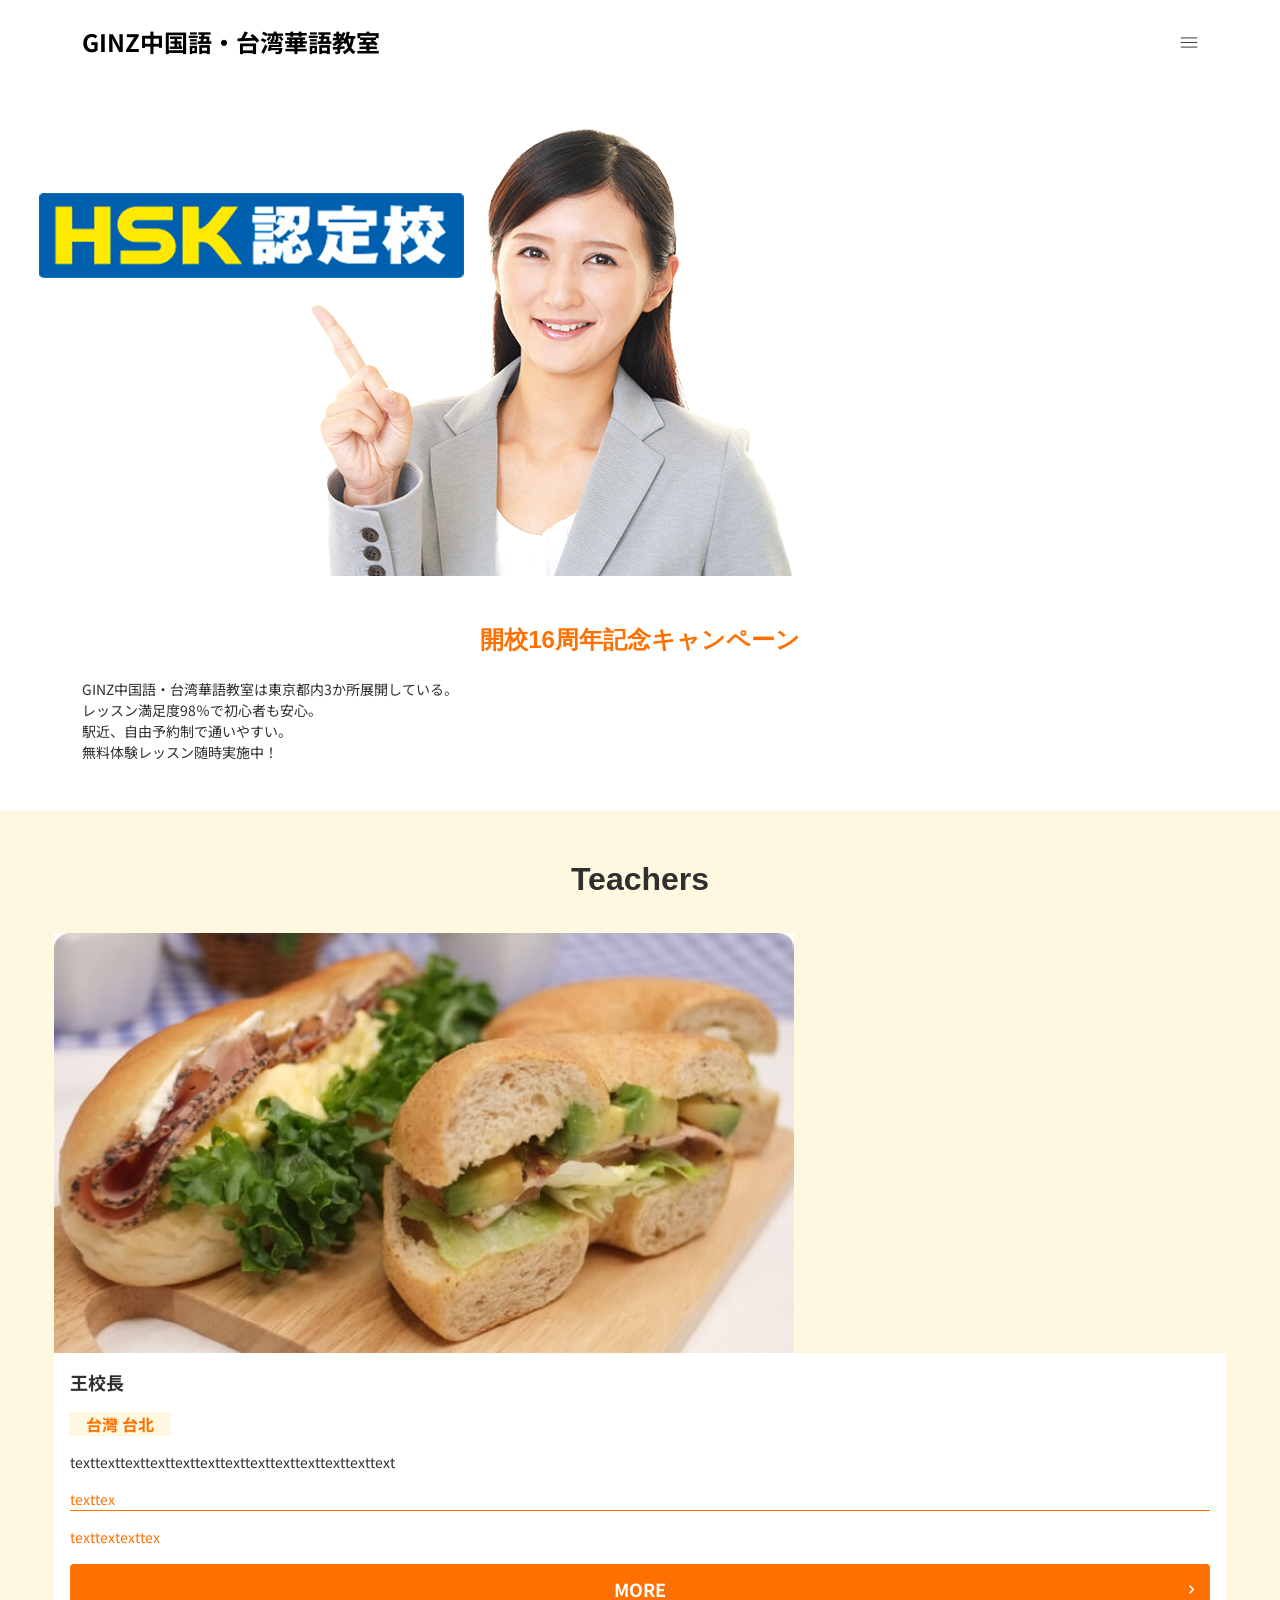
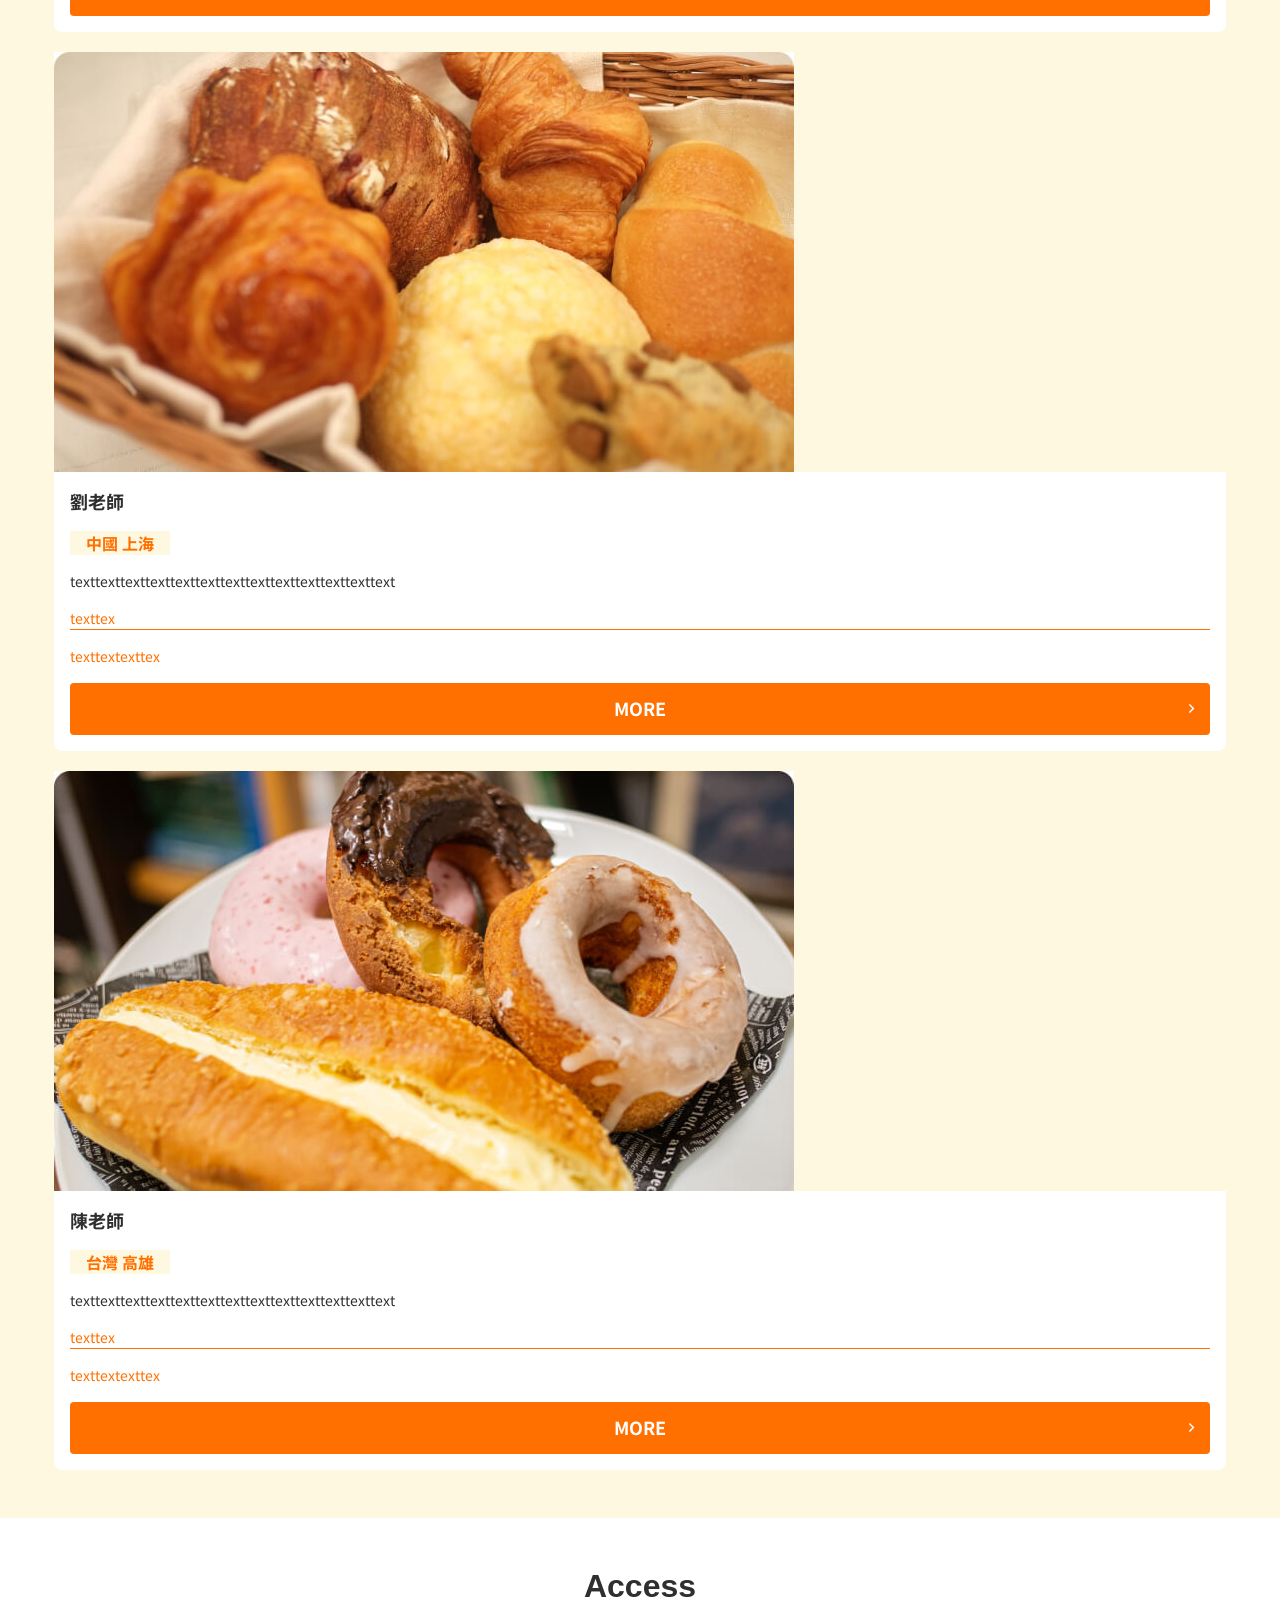
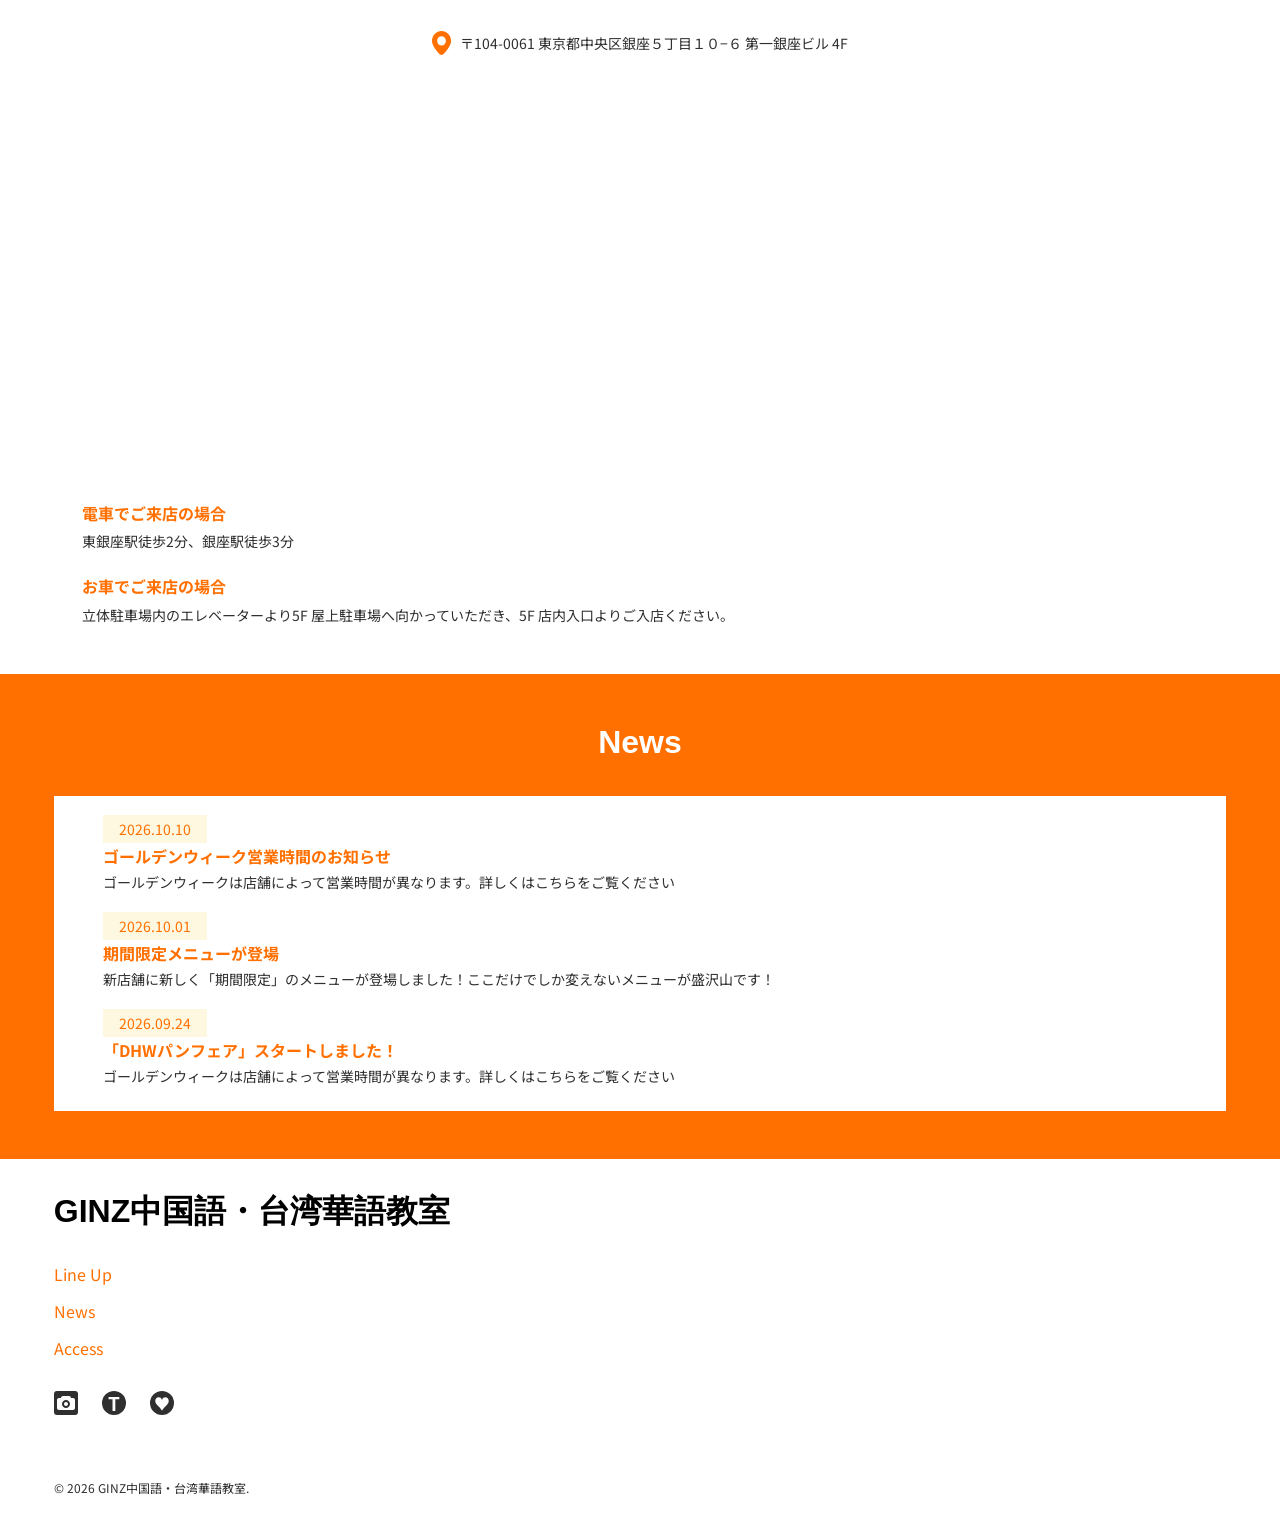
==== index.html @ 42b4a2bc "Add files via upload" ====
<!DOCTYPE html>
<html lang="ja">
<head>
    <meta charset="UTF-8">
    <meta name="viewport" content="width=device-width, initial-scale=1.0">
    <meta name="description" content="GINZ中国語・台湾華語教室は東京都内3か所展開している。レッスン満足度98％で初心者も安心。駅近、自由予約制で通いやすい。無料体験レッスン随時実施中！">
    <title>GINZ中国語・台湾華語教室</title>

    <!-- web fonts -->
    <link rel="preconnect" href="https://fonts.googleapis.com">
    <link rel="preconnect" href="https://fonts.gstatic.com" crossorigin>
    <link href="https://fonts.googleapis.com/css2?family=Noto+Sans+JP:wght@100..900&display=swap" rel="stylesheet">
    
    <!-- CSS -->
    <link rel="stylesheet" href="assets/css/destyle.css">
    <link rel="stylesheet" href="assets/css/style.css">

</head>
<body>
    <div id="container" class="container">
        <header class="header">
            <h1 class="header__topic"><a href="#">GINZ中国語・台湾華語教室</a></h1>
            <nav class="nav">
                <div class="nav__header">
                    <p class="nav__topic">GINZ中国語・台湾華語教室</p>
                    <img class="nav__btn" src="assets/images/btn-close.svg" alt="">
                </div>
                <ul class="nav__list">
                    <li class="nav__item"><a href="#"><img src="assets/images/icon-nav_top.svg" alt="">Top</a></li>
                    <li class="nav__item"><a href="#lineUp"><img src="assets/images/icon-nav-lineup.svg" alt="">Line Up</a></li>
                    <li class="nav__item"><a href="#news"><img src="assets/images/icon-nav-news.svg" alt="">News</a></li>
                    <li class="nav__item"><a href="#access"><img src="assets/images/icon-nav_access.svg" alt="">Access</a></li>

                </ul>
            </nav>
            <!-- .header_btn -->
            <img class="header__btn" src="assets/images/btn-menu.svg" alt="">

        </header>

        <main class="main">
            <article class="article">
                <header class="article__header">
                    <p class="mainImg">
                        <img class="mainImg__sp" src="assets/images/main-sp.jpg" alt="キャンペーン">
                        <img class="mainImg__pc" src="assets/images/main-pc.jpg" alt="キャンペーン">
                    </p>
                    <div class="mainTopics">
                        <h2 class="mainTopics__name">開校16周年記念キャンペーン</h2>
                        <p class="mainTopics__txt">GINZ中国語・台湾華語教室は東京都内3か所展開している。<br class="spBr">
                            レッスン満足度98％で初心者も安心。<br>
                            駅近、自由予約制で通いやすい。<br>
                            無料体験レッスン随時実施中！</p>
                    </div>
                </header>
                <section id="lineUp" class="section section--lineUp">
                    <h3 class="section__topic">Teachers</h3>
                    <ul class="lineUp">
                        <li class="lineUp__item">
                            <p class="lineUp__img"><img src="assets/images/thum-lineup01.jpg" alt="王老師"></p>
                            <div class="lineUp__content">
                                <h4 class="lineUp__name">王校長</h4>
                                <p class="lineUp__category">台灣 台北</p>
                                <p class="lineUp__txt">texttexttexttexttexttexttexttexttexttexttexttexttext</p>
                                <div class="detail">
                                    <p class="detail__location">texttex</p>
                                    <p class="detail__txt">texttextexttex</p>
                                </div>
                                <a class="btn" href="#">MORE</a>
                            </div> <!-- lineUp__content -->
                        </li>
                        <li class="lineUp__item">
                            <p class="lineUp__img"><img src="assets/images/thum-lineup02.jpg" alt="劉老師"></p>
                            <div class="lineUp__content">
                                <h4 class="lineUp__name">劉老師</h4>
                                <p class="lineUp__category">中國 上海</p>
                                <p class="lineUp__txt">texttexttexttexttexttexttexttexttexttexttexttexttext</p>
                                <div class="detail">
                                    <p class="detail__location">texttex</p>
                                    <p class="detail__txt">texttextexttex</p>
                                </div>
                                <a class="btn" href="#">MORE</a>
                            </div> <!-- lineUp__content -->
                        </li>
                        <li class="lineUp__item">
                            <p class="lineUp__img"><img src="assets/images/thum-lineup03.jpg" alt="陳老師"></p>
                            <div class="lineUp__content">
                                <h4 class="lineUp__name">陳老師</h4>
                                <p class="lineUp__category">台灣 高雄</p>
                                <p class="lineUp__txt">texttexttexttexttexttexttexttexttexttexttexttexttext</p>
                                <div class="detail">
                                    <p class="detail__location">texttex</p>
                                    <p class="detail__txt">texttextexttex</p>
                                </div>
                                <a class="btn" href="#">MORE</a>
                            </div> <!-- lineUp__content -->
                        </li>
                    </ul>
                </section>

                <section id="access" class="section section--access">
                    <h3 class="section__topic">Access</h3>
                    <address class="address"><img src="assets/images/icon-nav_access.svg" alt="">〒104-0061 東京都中央区銀座５丁目１０−６ 第一銀座ビル 4F</address>
                    <iframe class="map" src="https://www.google.com/maps/embed?pb=!1m18!1m12!1m3!1d3241.2957389659337!2d139.76284357578737!3d35.66971937259103!2m3!1f0!2f0!3f0!3m2!1i1024!2i768!4f13.1!3m3!1m2!1s0x60188be6ffcf54fb%3A0x1d513f901a5be927!2z56ys5LiA6YqA5bqn44OT44Or!5e0!3m2!1sja!2stw!4v1791644017799!5m2!1sja!2stw" style="border:0;" allowfullscreen="" loading="lazy" referrerpolicy="strict-origin-when-cross-origin"></iframe>
                    <ul class="directions">
                        <li class="directions__item">
                            <h4 class="directions__topic">電車でご来店の場合</h4>
                            <p class="directions__txt">東銀座駅徒歩2分、銀座駅徒歩3分</p>
                        </li>
                        <li class="directions__item">
                            <h4 class="directions__topic">お車でご来店の場合</h4>
                            <p class="directions__txt">立体駐車場内のエレベーターより5F 屋上駐車場へ向かっていただき、5F 店内入口よりご入店ください。</p>
                        </li>
                    </ul>
                </section>

                <Section id="news" class="section section--news">
                    <h3 class="section__topic section__topic--news">News</h3>
                    <dl class="news__list">
                        <dt class="news__topic">
                            <time datetime="2026-10-10">2026.10.10</time>
                            <span>ゴールデンウィーク営業時間のお知らせ</span>
                        </dt>
                        <dd class="news__txt">ゴールデンウィークは店舗によって営業時間が異なります。詳しくはこちらをご覧ください</dd>
                       
                        <dt class="news__topic">
                            <time datetime="2026-10-01">2026.10.01</time>
                            <span>期間限定メニューが登場</span>
                        </dt>
                        <dd class="news__txt">新店舗に新しく「期間限定」のメニューが登場しました！ここだけでしか変えないメニューが盛沢山です！</dd>
                        
                        <dt class="news__topic">
                            <time datetime="2026-09-24">2026.09.24</time>
                            <span>「DHWパンフェア」スタートしました！</span>
                        </dt>
                        <dd class="news__txt">ゴールデンウィークは店舗によって営業時間が異なります。詳しくはこちらをご覧ください</dd>
                    </dl>
                </Section>   
            </article>
        </main>

        <footer class="footer">
            <div class="footer__group">
                <h2 class="footer__topic">GINZ中国語・台湾華語教室</h2>
                <nav class="menu">
                    <ul class="menu__list">
                        <li class="menu__item"><a href="#lineUp">Line Up</a></li>
                        <li class="menu__item"><a href="#news">News</a></li>
                        <li class="menu__item"><a href="#access">Access</a></li>
                    </ul>
                </nav>
            </div>
            <ul class="sns">
                <li class="sns__item"><a href="#" target="_blank"><img src="assets/images/icon-sns_photo.svg" alt=""></a></li>
                <li class="sns__item"><a href="#" target="_blank"><img src="assets/images/icon-sns_tmark.svg" alt=""></a></li>
                <li class="sns__item"><a href="#" target="_blank"><img src="assets/images/icon-sns_heart.svg" alt=""></a></li>
            </ul>
            <p class="copy"><small>&copy; 2026 GINZ中国語・台湾華語教室.</small></p>
        </footer>
    </div>
    <script src="https://code.jquery.com/jquery-3.7.0.min.js" integrity="sha256-2Pmvv0kuTBOenSvLm6bvfBSSHrUJ+3A7x6P5Ebd07/g=" crossorigin="anonymous"></script>
    <script src="assets/js/main.js"></script>

</body>
</html>
---- assets/css/destyle.css ----
/*! destyle.css v4.0.0 | MIT License | https://github.com/nicolas-cusan/destyle.css */

/* Reset box-model and set borders */
/* ============================================ */

*,
::before,
::after {
  box-sizing: border-box;
  border-style: solid;
  border-width: 0;
}

/* Document */
/* ============================================ */

/**
 * 1. Correct the line height in all browsers.
 * 2. Prevent adjustments of font size after orientation changes in iOS.
 * 3. Remove gray overlay on links for iOS.
 */

html {
  line-height: 1.15; /* 1 */
  -webkit-text-size-adjust: 100%; /* 2 */
  -webkit-tap-highlight-color: transparent; /* 3*/
}

/* Sections */
/* ============================================ */

/**
 * Remove the margin in all browsers.
 */

body {
  margin: 0;
}

/**
 * Render the `main` element consistently in IE.
 */

main {
  display: block;
}

/* Vertical rhythm */
/* ============================================ */

p,
table,
blockquote,
address,
pre,
iframe,
form,
figure,
dl {
  margin: 0;
}

/* Headings */
/* ============================================ */

h1,
h2,
h3,
h4,
h5,
h6 {
  font-size: inherit;
  font-weight: inherit;
  margin: 0;
}

/* Lists (enumeration) */
/* ============================================ */

ul,
ol {
  margin: 0;
  padding: 0;
  list-style: none;
}

/* Lists (definition) */
/* ============================================ */

dt {
  font-weight: bold;
}

dd {
  margin-left: 0;
}

/* Grouping content */
/* ============================================ */

/**
 * 1. Add the correct box sizing in Firefox.
 * 2. Show the overflow in Edge and IE.
 */

hr {
  box-sizing: content-box; /* 1 */
  height: 0; /* 1 */
  overflow: visible; /* 2 */
  border-top-width: 1px;
  margin: 0;
  clear: both;
  color: inherit;
}

/**
 * 1. Correct the inheritance and scaling of font size in all browsers.
 * 2. Correct the odd `em` font sizing in all browsers.
 */

pre {
  font-family: monospace, monospace; /* 1 */
  font-size: inherit; /* 2 */
}

address {
  font-style: inherit;
}

/* Text-level semantics */
/* ============================================ */

/**
 * Remove the gray background on active links in IE 10.
 */

a {
  background-color: transparent;
  text-decoration: none;
  color: inherit;
}

/**
 * 1. Remove the bottom border in Chrome 57-
 * 2. Add the correct text decoration in Chrome, Edge, IE, Opera, and Safari.
 */

abbr[title] {
  text-decoration: underline dotted; /* 2 */
}

/**
 * Add the correct font weight in Chrome, Edge, and Safari.
 */

b,
strong {
  font-weight: bolder;
}

/**
 * 1. Correct the inheritance and scaling of font size in all browsers.
 * 2. Correct the odd `em` font sizing in all browsers.
 */

code,
kbd,
samp {
  font-family: monospace, monospace; /* 1 */
  font-size: inherit; /* 2 */
}

/**
 * Add the correct font size in all browsers.
 */

small {
  font-size: 80%;
}

/**
 * Prevent `sub` and `sup` elements from affecting the line height in
 * all browsers.
 */

sub,
sup {
  font-size: 75%;
  line-height: 0;
  position: relative;
  vertical-align: baseline;
}

sub {
  bottom: -0.25em;
}

sup {
  top: -0.5em;
}

/* Replaced content */
/* ============================================ */

/**
 * Prevent vertical alignment issues.
 */

svg,
img,
embed,
object,
iframe {
  vertical-align: bottom;
}

/* Forms */
/* ============================================ */

/**
 * Reset form fields to make them styleable.
 * 1. Make form elements stylable across systems iOS especially.
 * 2. Inherit text-transform from parent.
 */

button,
input,
optgroup,
select,
textarea {
  -webkit-appearance: none; /* 1 */
  appearance: none;
  vertical-align: middle;
  color: inherit;
  font: inherit;
  background: transparent;
  padding: 0;
  margin: 0;
  border-radius: 0;
  text-align: inherit;
  text-transform: inherit; /* 2 */
}

/**
 * Correct cursors for clickable elements.
 */

button,
[type="button"],
[type="reset"],
[type="submit"] {
  cursor: pointer;
}

button:disabled,
[type="button"]:disabled,
[type="reset"]:disabled,
[type="submit"]:disabled {
  cursor: default;
}

/**
 * Improve outlines for Firefox and unify style with input elements & buttons.
 */

:-moz-focusring {
  outline: auto;
}

select:disabled {
  opacity: inherit;
}

/**
 * Remove padding
 */

option {
  padding: 0;
}

/**
 * Reset to invisible
 */

fieldset {
  margin: 0;
  padding: 0;
  min-width: 0;
}

legend {
  padding: 0;
}

/**
 * Add the correct vertical alignment in Chrome, Firefox, and Opera.
 */

progress {
  vertical-align: baseline;
}

/**
 * Remove the default vertical scrollbar in IE 10+.
 */

textarea {
  overflow: auto;
}

/**
 * Correct the cursor style of increment and decrement buttons in Chrome.
 */

[type="number"]::-webkit-inner-spin-button,
[type="number"]::-webkit-outer-spin-button {
  height: auto;
}

/**
 * Correct the outline style in Safari.
 */

[type="search"] {
  outline-offset: -2px; /* 1 */
}

/**
 * Remove the inner padding in Chrome and Safari on macOS.
 */

[type="search"]::-webkit-search-decoration {
  -webkit-appearance: none;
}

/**
 * 1. Correct the inability to style clickable types in iOS and Safari.
 * 2. Fix font inheritance.
 */

::-webkit-file-upload-button {
  -webkit-appearance: button; /* 1 */
  font: inherit; /* 2 */
}

/**
 * Fix appearance for Firefox
 */
[type="number"] {
  -moz-appearance: textfield;
}

/**
 * Clickable labels
 */

label[for] {
  cursor: pointer;
}

/* Interactive */
/* ============================================ */

/*
 * Add the correct display in Edge, IE 10+, and Firefox.
 */

details {
  display: block;
}

/*
 * Add the correct display in all browsers.
 */

summary {
  display: list-item;
}

/*
 * Remove outline for editable content.
 */

[contenteditable]:focus {
  outline: auto;
}

/* Tables */
/* ============================================ */

/**
1. Correct table border color inheritance in all Chrome and Safari.
*/

table {
  border-color: inherit; /* 1 */
  border-collapse: collapse;
}

caption {
  text-align: left;
}

td,
th {
  vertical-align: top;
  padding: 0;
}

th {
  text-align: left;
  font-weight: bold;
}
---- assets/css/style.css ----
@charset "UTF-8";
/* ===============
common
================= */
html {
  font-size: 62.5%;
}

body {
  font-family: 
    'Noto Sans JP', 
    Arial,
    sans-serif;
  font-style: normal;
  color: #2F2F2F;
  background-color: #fff;
  line-height: 1.5;
}

img {
  max-width: 100%;
  height: auto;
}

.section__topic {
    font-family: Arial;
    font-size: 3.2rem; /* 32px */
    font-weight: 700;
    line-height: 1.3; /* 41.6px */
    text-align: center;
}
/* ===============
header
================= */
.header {
    padding: 24px 6.4% 16px;

}
.header__topic, .nav__topic {
    color: #000;
    font-size: 2.4rem; /* 24px */
    font-weight: 700;
}

/* nav初期設定 */
.nav {
    background: rgba(255, 255, 255, 0.9);
    width: 100%;
    height: 100vh;
    padding: 24px 6.4%;
    position: fixed;
    top: 0;
    left: 0;
    z-index: 100;
    transform: translateX(-100%);
    transition: transform 0.3s ease-in-out;
}

.nav__header {
    display: flex;
    justify-content: space-between;
    align-items: center;
    /* margin-bottom: 24px; */
}

.nav__list {
    margin-top: 66px;
}

.nav__item {
    color: #2F2F2F;
    font-size: 1.8rem; /* 18px */
    font-weight: 700;
    line-height: 1; 
    margin-top: 52px;
}

.nav__item img {
    display: inline-block;
    vertical-align: -3px;
    margin-right: 24px;
}

.nav.active {
    transform: translateX(0);
}

.header__btn {
    display: block;
    width: 18px;
    height: 11px;
    cursor: pointer;
    position: absolute;
    top: 37px;
    right: 6.4%;
}

/* ===============
main
================= */
/* article header */
.mainImg .mainImg__pc {
    display: none;
}

.mainTopics {
    padding: 48px 6.4%;
}

.mainTopics__name {
    color: #FF7000;
    text-align: center;
    font-family: Arial;
    font-size: 2.4rem; /* 24px */
    font-weight: 700;
    line-height: 1.3; /* 31.2px */
}

.mainTopics__txt {
    font-size: 1.4rem; /* 14px */
    margin-top: 24px;
}

/* lineUp */
.section--lineUp {
    padding: 48px 4.2%;
    background-color: #FFF8E0;
}

.lineUp__item {
    margin-top: 20px;
}

.lineUp__item:first-of-type {
    margin-top: 32px;
}

.lineUp__content {
    background-color: #fff;
    padding: 16px;
    border-radius: 0 0 8px 8px;
}

.lineUp__name {
    font-size: 1.8rem; /* 18px */
    font-weight: 700;
}

.lineUp__category {
    background-color: #FFF8E0;
    display: inline-block;
    padding: 4px 16px;
    color: #FF7000;
    font-size: 1.6rem; /* 16px */
    font-weight: 700;
    line-height: 1; /* 16px */
    margin-top: 16px;
}

.lineUp__txt {
    color: #2F2F2F;
    font-size: 1.4rem; /* 14px */
    margin-top: 16px;
}

.detail {
    color: #FF7000;
    font-size: 1.4rem; /* 14px */
    margin-top: 16px;
}

.detail__location {
    border-bottom: 1px solid #FF7000;
}

.detail__txt {
    margin-top: 16px;
}

.btn {
    display: block;
    padding: 16px 0 18px;
    border-radius: 4px;
    background-color: #FF7000;
    color: #FFF;
    text-align: center;
    font-size: 1.8rem; /* 18px */
    font-weight: 700;
    line-height: 1; /* 18px */
    margin-top: 16px;
    transition: 0.4s ease-in-out;
    position: relative;
}

.btn::after {
    display: block;
    content: '';
    width: 7px;
    height: 12px;
    background-image: url('../images/btn-arrow.svg');
    background-repeat: no-repeat;
    background-position: center;
    background-size: contain;
    position: absolute;
    top: 50%;
    right: 15px;
    transform: translateY(-50%);
}

.btn:hover {
    opacity: 0.5;
}

/* access */
.section--access {
    padding: 48px 0;
}

.address {
    font-size: 1.4rem; /* 14px */
    text-align: center;
    margin-top: 24px;
}

.address img {
    margin-right: 8px;
    vertical-align: bottom;
    width: 20px;
}

.map {
    width: 100%;
    height: 400px;
    margin-top: 24px;
}

.directions {
    padding: 24px 6.4% 0;
}

.directions__item:last-of-type {
    margin-top: 24px;
}

.directions__topic {
    color: #FF7000;
    font-size: 1.6rem; /* 16px */
    font-weight: 700;
    line-height: 1.3; /* 20.8px */
}

.directions__txt {
    font-size: 1.4rem; /* 14px */    
    margin-top: 8px;
}

/* news */
.section--news {
    padding: 48px 4.2%;
    background-color: #FF7000;
}

.section__topic--news {
    color: #fff;
}

.news__list {
    background-color: #fff;
    padding: 24px 4.2%;
    margin-top: 32px;
}

.news__topic {
    color: #FF7000;
    font-size: 1.6rem; /* 16px */
    font-weight: 700;
    line-height: 1; /* 18.2px */
    margin-top: 24px;
}

.news__topic:first-of-type {
    margin-top: 0;
}

.news__topic time {
    background-color: #FFF8E0;
    padding: 4px 16px;
    text-align: center;
    font-size: 1.4rem; /* 14px */
    font-weight: 400;
    line-height: 1; /* 14px */
}

.news__topic span {
    display: block;
    margin-top: 12px;
}

.news__txt {
    font-size: 1.4rem;
    margin-top: 8px;
}

/* ===============
footer
================= */
.footer {
    padding: 32px 4.2%;
}

.footer__topic {
    color: #000;
    font-family: Arial;
    font-size: 3.2rem; /* 32px */
    font-weight: 700;
    line-height: 1.3; 
}

.menu__list {
    margin-top: 32px;
}

.menu__item {
    color: #FF7000;
    font-size: 1.6rem; /* 16px */
    line-height: 1.3; /* 20.8px */
    margin-top: 16px;
}

.sns {
    margin-top: 32px;
    display: flex;
}

.sns__item {
    width: 24px;
    height: 24px;
    margin-right: 24px;
}

.copy {
    margin-top: 64px;
}

.copy small {
    font-size: 1.2rem; /* 12px */
}
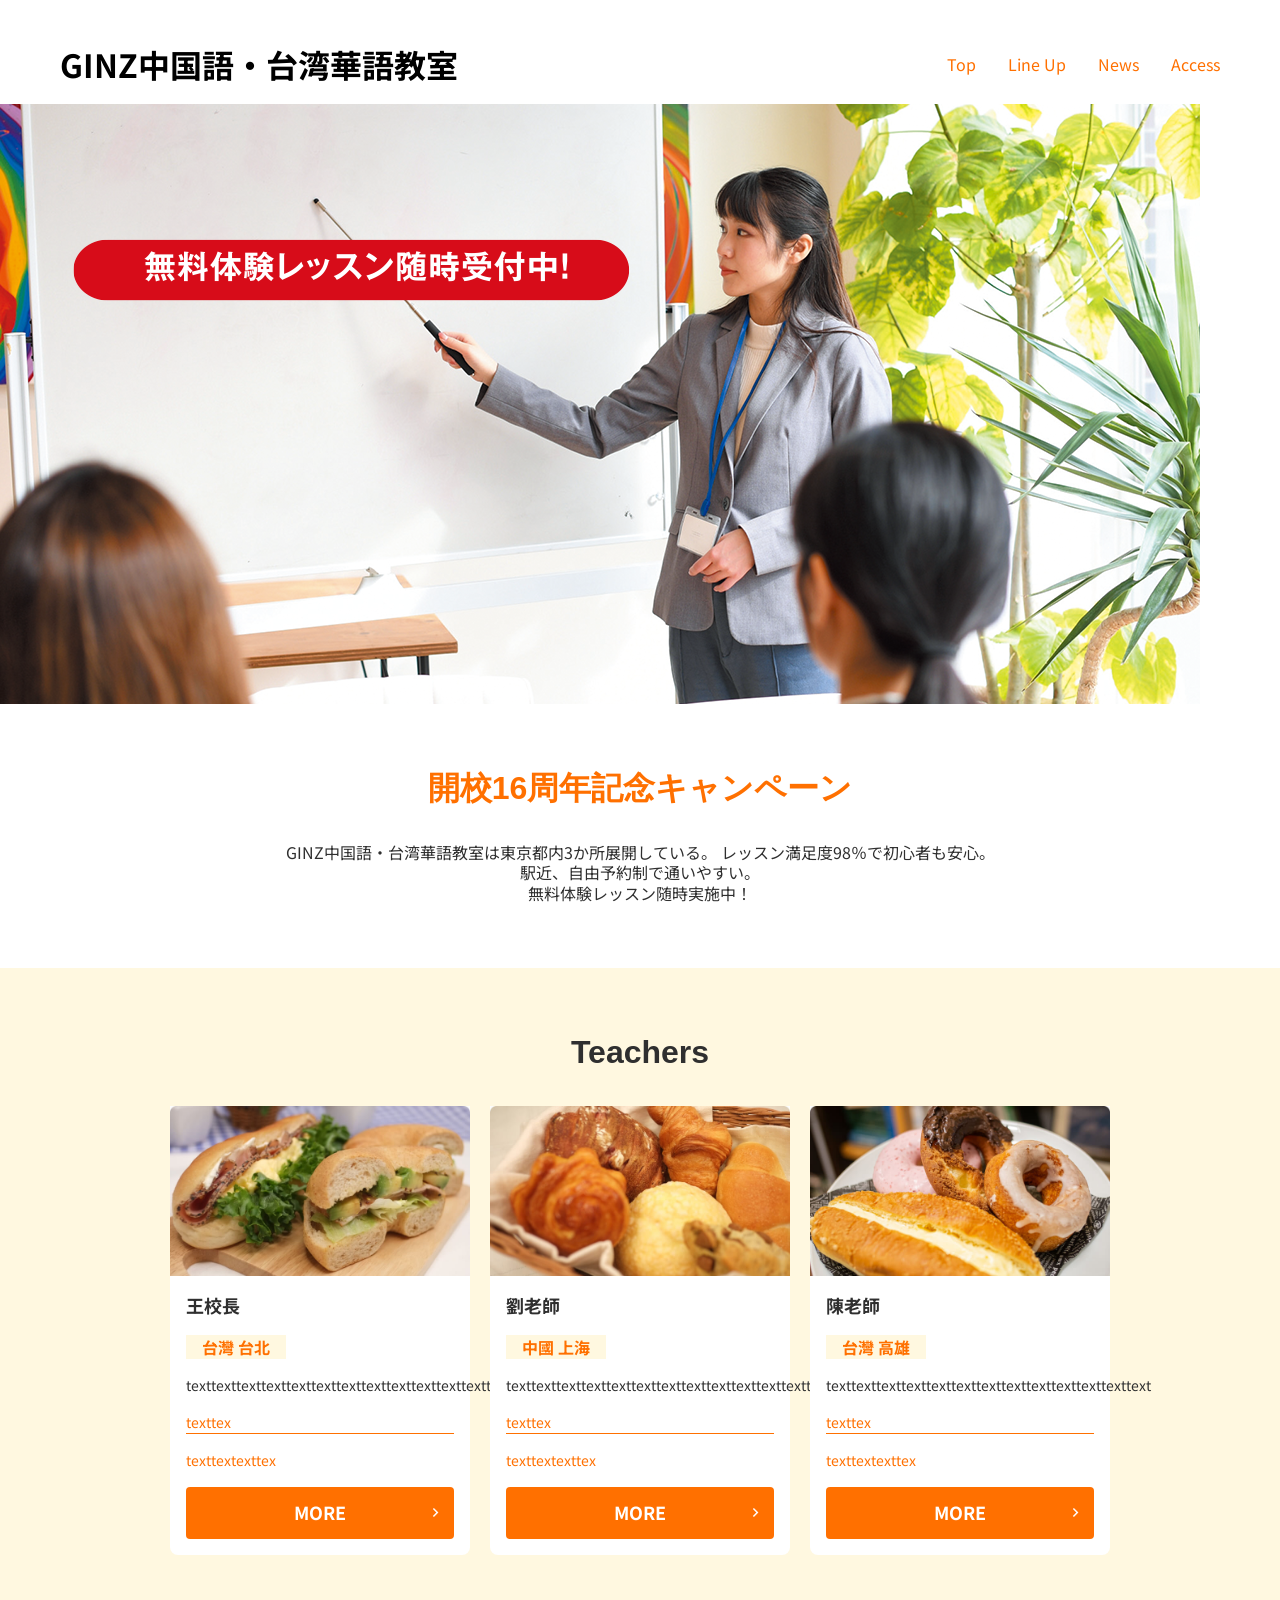
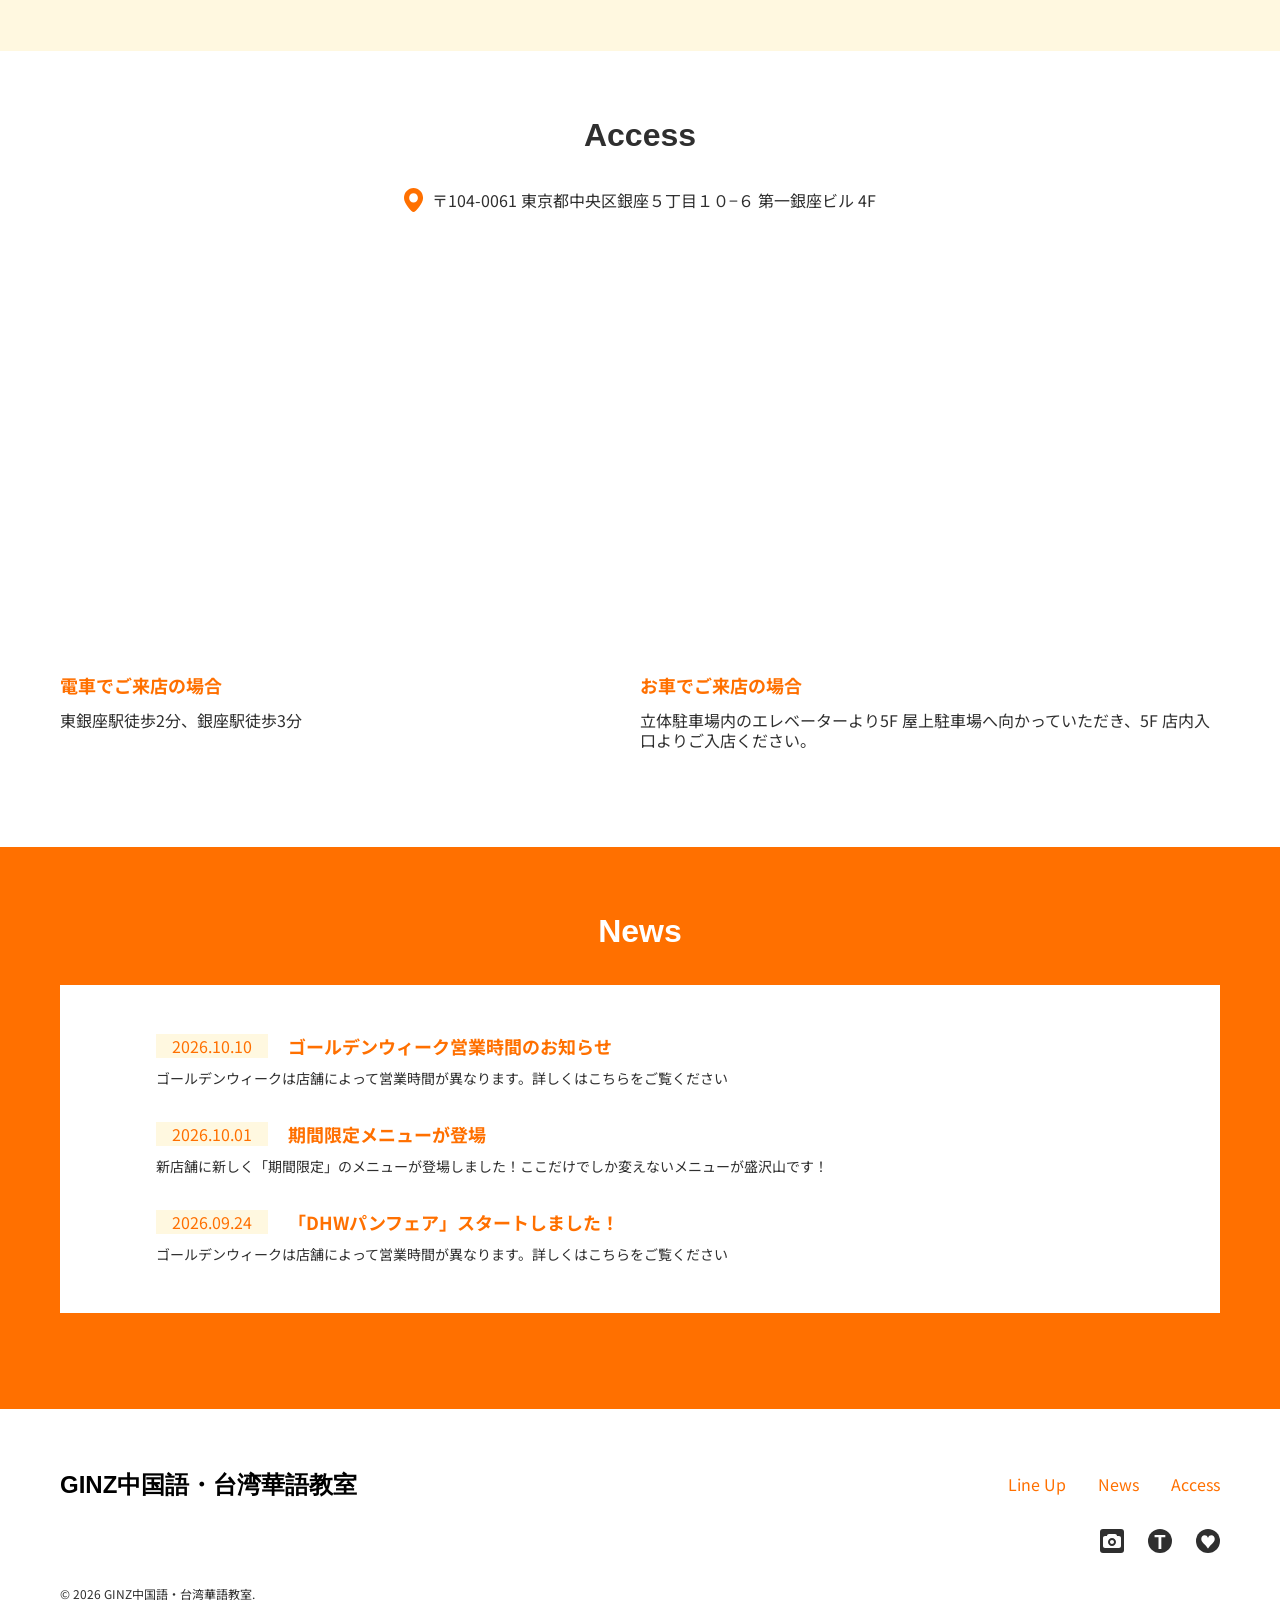
==== commit 54b43357: "1107" ====
--- a/index.html
+++ b/index.html
@@ -1,9 +1,23 @@
 <!DOCTYPE html>
 <html lang="ja">
-<head>
+<head prefix="og: https://ogp.me/ns#">
     <meta charset="UTF-8">
     <meta name="viewport" content="width=device-width, initial-scale=1.0">
     <meta name="description" content="GINZ中国語・台湾華語教室は東京都内3か所展開している。レッスン満足度98％で初心者も安心。駅近、自由予約制で通いやすい。無料体験レッスン随時実施中！">
+    
+    <!-- OGP -->
+    <meta property="og:url" content="https://example.com/"> <!-- 暫定 -->
+    <meta property="og:type" content="website">
+    <meta property="og:title" content="GINZ中国語・台湾華語教室">
+    <meta property="og:description" content="GINZ中国語・台湾華語教室は東京都内4か所展開している。レッスン満足度98％で初心者も安心。駅近、自由予約制で通いやすい。無料体験レッスン随時実施中！">
+    <meta property="og:site_name" content="GINZ中国語・台湾華語教室">
+    <meta property="og:image" content="https://example.com/assets/images/ogp.png">   <!-- 暫定 -->
+
+    <!-- favicon apple-touch-icon -->
+    <link rel="shortcut icon" href="assets/images/favicon.ico">
+    <link rel="apple-touch-icon" sizes="180x180" href="assets/images/apple-touch-icon.png">
+    <link rel="icon" type="image/png" href="assets/images/android-chrome-256x256.png">
+    
     <title>GINZ中国語・台湾華語教室</title>
 
     <!-- web fonts -->
--- a/assets/css/style.css
+++ b/assets/css/style.css
@@ -95,6 +95,60 @@
     right: 6.4%;
 }
 
+/* .header pc */
+@media screen and (min-width: 769px) {
+    .header {
+        max-width: 1280px;
+        margin: 0 auto;
+        padding: 48px 60px 24px 60px;
+        display: flex;
+        justify-content: space-between;
+        align-items: center;
+    }
+    .header__topic {
+        font-size: 3.2rem; /* 32px */
+        line-height: 1; 
+    }
+
+    .nav {
+        background: transparent;
+        width: auto;
+        height: auto;
+        padding: 0;
+        position: static;
+        transform: translate(0);
+    }
+    .nav__list {
+        display: flex;
+        margin-top: 0;
+    }
+    .nav__item {
+        margin-top: 0;
+        color: #FF7000;
+        font-size: 1.6rem; /* 16px */
+        font-weight: 400;
+        line-height: 1.3; /* 20.8px */
+        margin-left: 32px;
+    }
+    .nav__header {
+        display: none;
+    }
+    .nav__item img {
+        display: none;
+        margin-right: 0;
+    }
+    /* .nav__item:first-of-type {
+       display: none;
+    } */
+
+    .header__btn {
+        display: none;
+    }
+
+}
+/* pc 768px */
+
+
 /* ===============
 main
 ================= */
@@ -121,6 +175,34 @@
     margin-top: 24px;
 }
 
+/* article header pc */
+@media screen and (min-width: 768px) {
+    .mainImg .mainImg__sp {
+        display: none;
+    }
+    .mainImg .mainImg__pc {
+        display: block;
+    }
+    .mainTopics {
+        max-width: 1280px;
+        margin: 0 auto;
+        padding: 64px 0;
+    }
+    .mainTopics__name {
+        font-size: 3.2rem; /* 32px */
+    }
+    .spBr {
+        display: none;
+    }
+    .mainTopics__txt {
+        text-align: center;
+        font-size: 1.6rem; /* 16px */
+        line-height: 1.3;
+        margin-top: 32px;
+    }
+}
+/*  pc 769px */
+
 /* lineUp */
 .section--lineUp {
     padding: 48px 4.2%;
@@ -162,6 +244,28 @@
     font-size: 1.4rem; /* 14px */
     margin-top: 16px;
 }
+
+/* lineUp pc */
+@media screen and (min-width: 768px) {
+    .section--lineUp {
+        padding: 64px 0 96px;
+    }
+    .lineUp {
+        max-width: 1280px;
+        margin: 0 auto;
+        padding: 0 60px;
+        display: flex;
+        justify-content: center;
+        gap: 20px;
+    }
+    .lineUp__item {
+        max-width: 300px;
+        margin-top: 32px;
+    }
+    /* .lineUp__item:first-of-type {
+        margin-top: 0;
+    } */
+} /* pc 768 px */
 
 .detail {
     color: #FF7000;
@@ -254,6 +358,46 @@
     margin-top: 8px;
 }
 
+/* access pc */
+@media screen and (min-width: 768px) {
+    .section--access {
+        max-width: 1280px;
+        margin: 0 auto;
+        padding: 64px 60px 96px;
+    }
+
+    .address {
+        font-size: 1.6rem; /* 16px */
+        line-height: 1.3; /* 20.8px */
+        margin-top: 32px;
+    }
+
+    .map {
+        margin-top: 32px;
+    }
+
+    .directions {
+        padding: 32px 0 0;
+        display: flex;
+        justify-content: space-between;
+    }
+    .directions__item {
+        width: 50%;
+    }
+    .directions__item:last-of-type {
+        margin-top: 0;
+    }
+    .directions__topic {
+        font-size: 1.8rem; /* 18px */
+        line-height: 1; 
+    }
+    .directions__txt {
+        font-size: 1.6rem; /* 16px */
+        line-height: 1.3; /* 20.8px */
+        margin-top: 16px;
+    }
+} /* pc 768 px */
+
 /* news */
 .section--news {
     padding: 48px 4.2%;
@@ -301,6 +445,32 @@
     margin-top: 8px;
 }
 
+/* news pc */
+@media screen and (min-width: 768px) {
+    .section--news {
+        padding: 64px 0 96px;
+    }
+    .news__list {
+        max-width: 1160px;
+        margin: 32px auto 0;
+        padding: 48px 96px;
+    }
+    .news__topic {
+        font-size: 1.8rem; /* 18px */
+        line-height: 1.5; 
+        margin-top: 32px;
+        display: flex;
+        align-items: center;
+    }
+    .news__topic time {
+        font-size: 1.6rem; /* 16px */
+    }
+    .news__topic span {
+        margin-top: 0;
+        margin-left: 20px;
+    }
+} /* pc 768 px */
+
 /* ===============
 footer
 ================= */
@@ -344,4 +514,39 @@
 
 .copy small {
     font-size: 1.2rem; /* 12px */
-}+}
+
+/* footer pc */
+@media screen and (min-width: 768px) {
+    .footer {
+        padding: 64px 60px;
+        max-width: 1280px;
+        margin: 0 auto;
+    }
+    .footer__group {
+        display: flex;
+        justify-content: space-between;
+        align-items: center;
+    }
+    .footer__topic {
+        font-size: 2.4rem; /* 24px */
+        line-height: 1;
+    }
+    .menu__list {
+        display: flex;
+        margin-top: 0;
+    }
+    .menu__item {
+        margin-top: 0;
+        margin-left: 32px;
+    }
+    .sns {
+        justify-content: flex-end;
+    }
+    .sns__item {
+        margin: 0 0 0 24px;
+    }
+    .copy {
+        margin-top: 32px;
+    }
+} /* pc 768 px */   
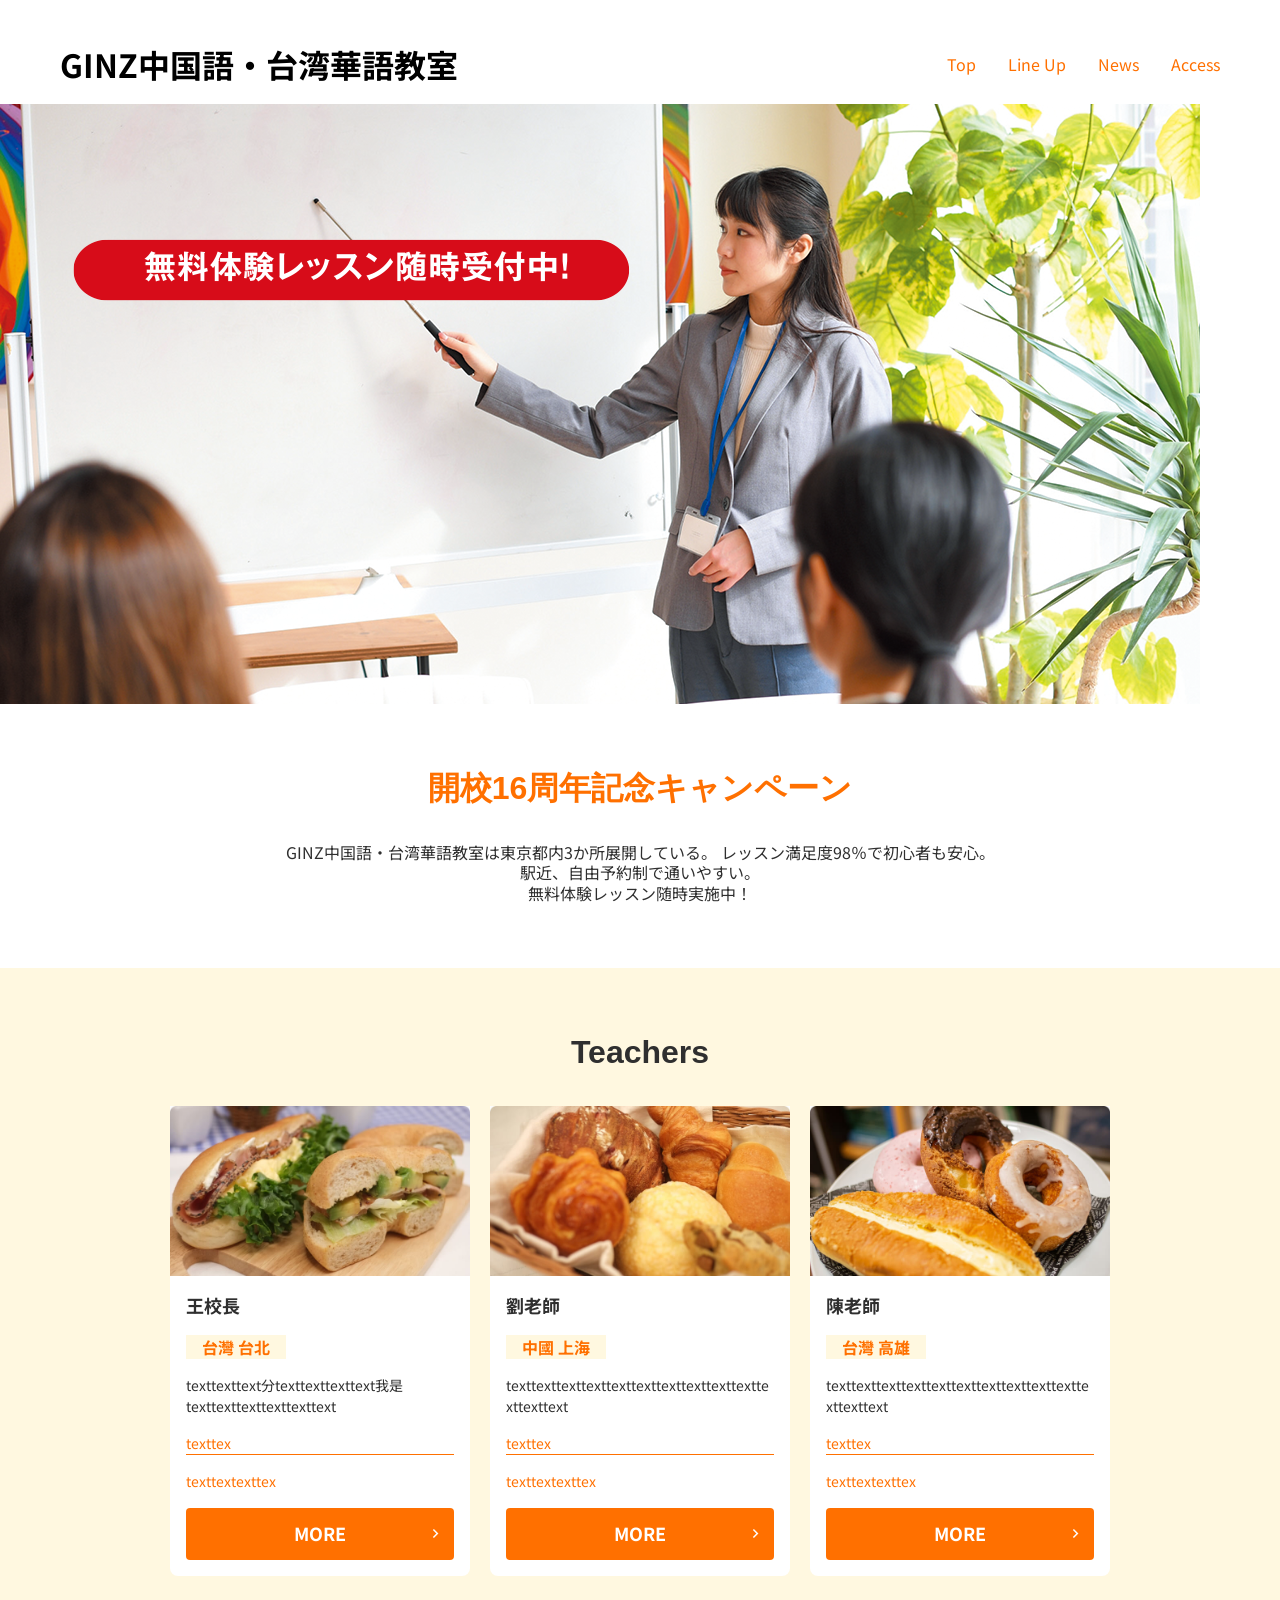
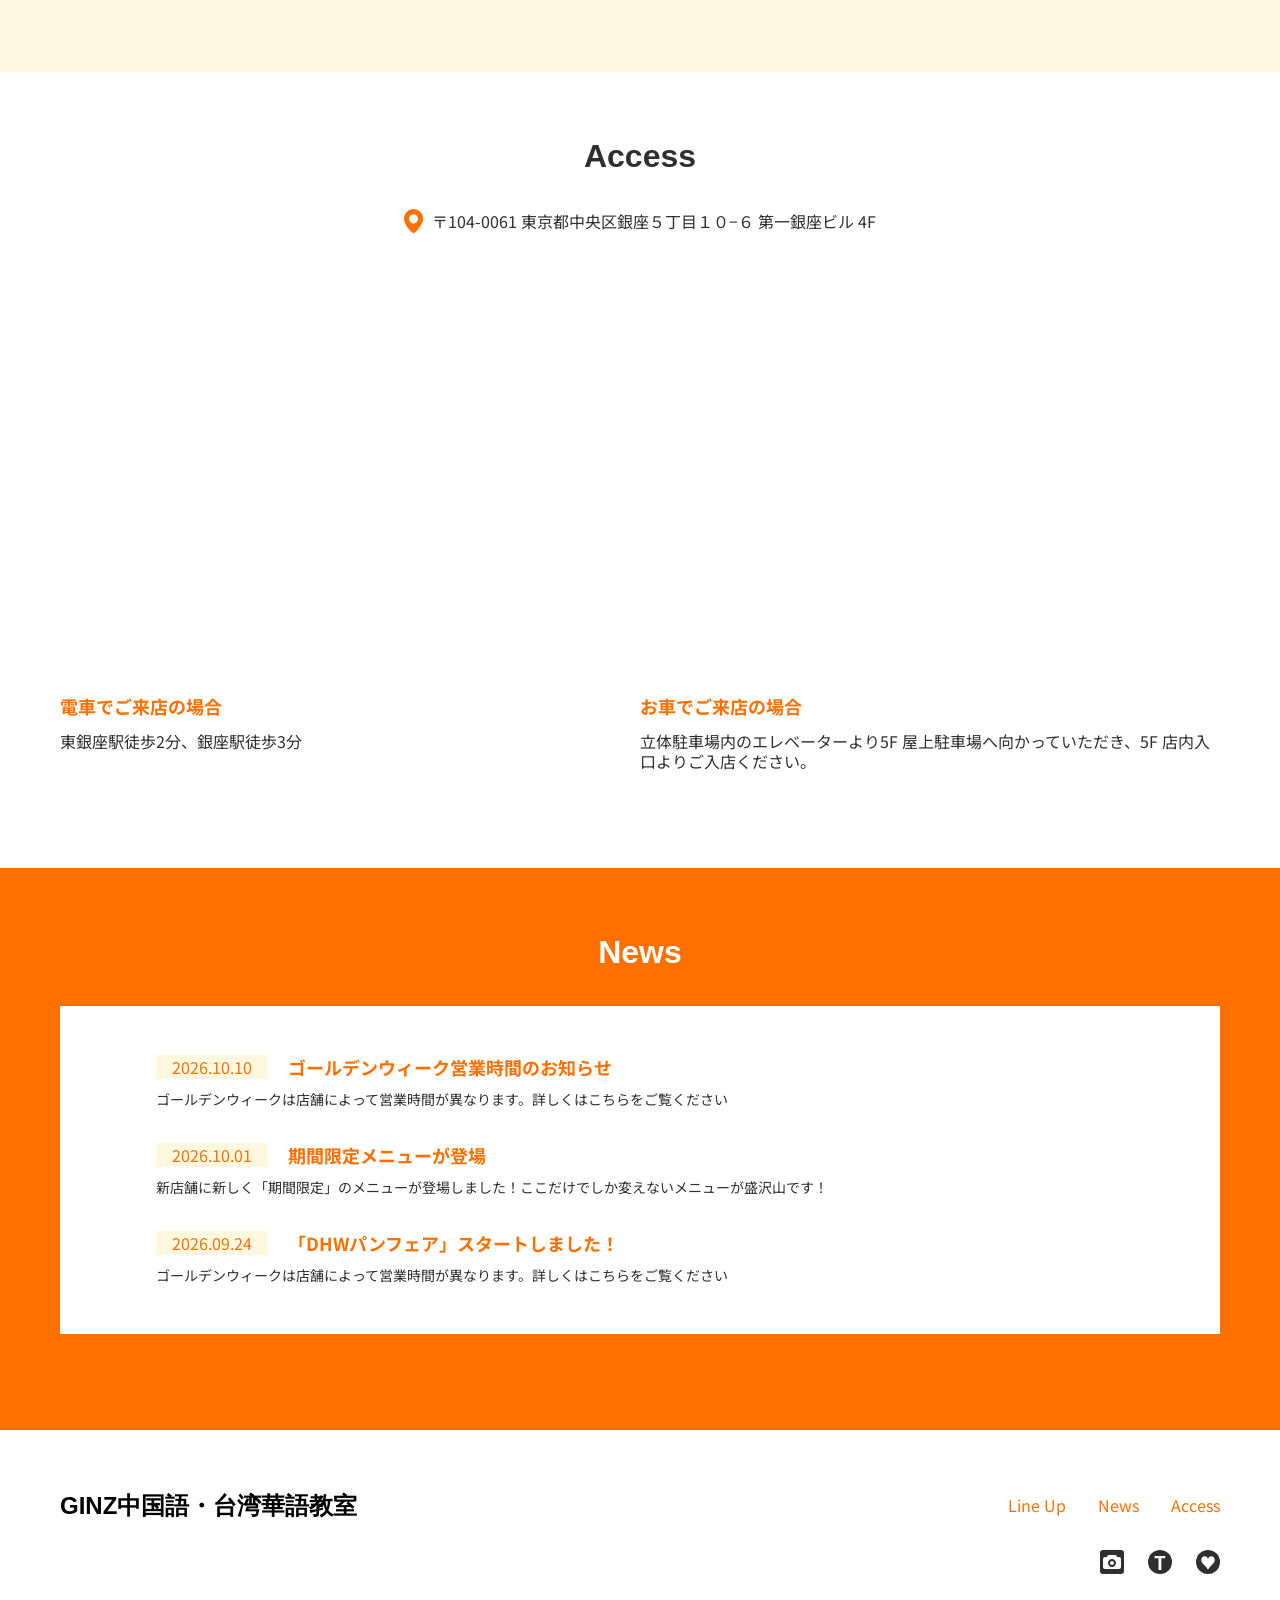
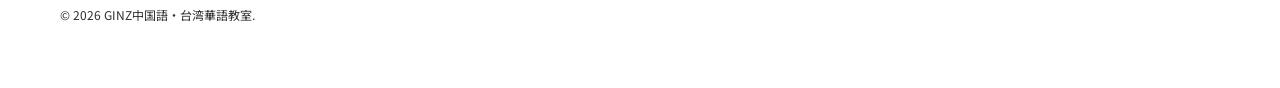
==== commit e99609ed: "overflow-wrap: anywhere;" ====
--- a/index.html
+++ b/index.html
@@ -75,7 +75,7 @@
                             <div class="lineUp__content">
                                 <h4 class="lineUp__name">王校長</h4>
                                 <p class="lineUp__category">台灣 台北</p>
-                                <p class="lineUp__txt">texttexttexttexttexttexttexttexttexttexttexttexttext</p>
+                                <p class="lineUp__txt">texttexttext分texttexttexttext我是 texttexttexttexttexttext</p>
                                 <div class="detail">
                                     <p class="detail__location">texttex</p>
                                     <p class="detail__txt">texttextexttex</p>
--- a/assets/css/style.css
+++ b/assets/css/style.css
@@ -243,6 +243,7 @@
     color: #2F2F2F;
     font-size: 1.4rem; /* 14px */
     margin-top: 16px;
+    overflow-wrap: anywhere;
 }
 
 /* lineUp pc */
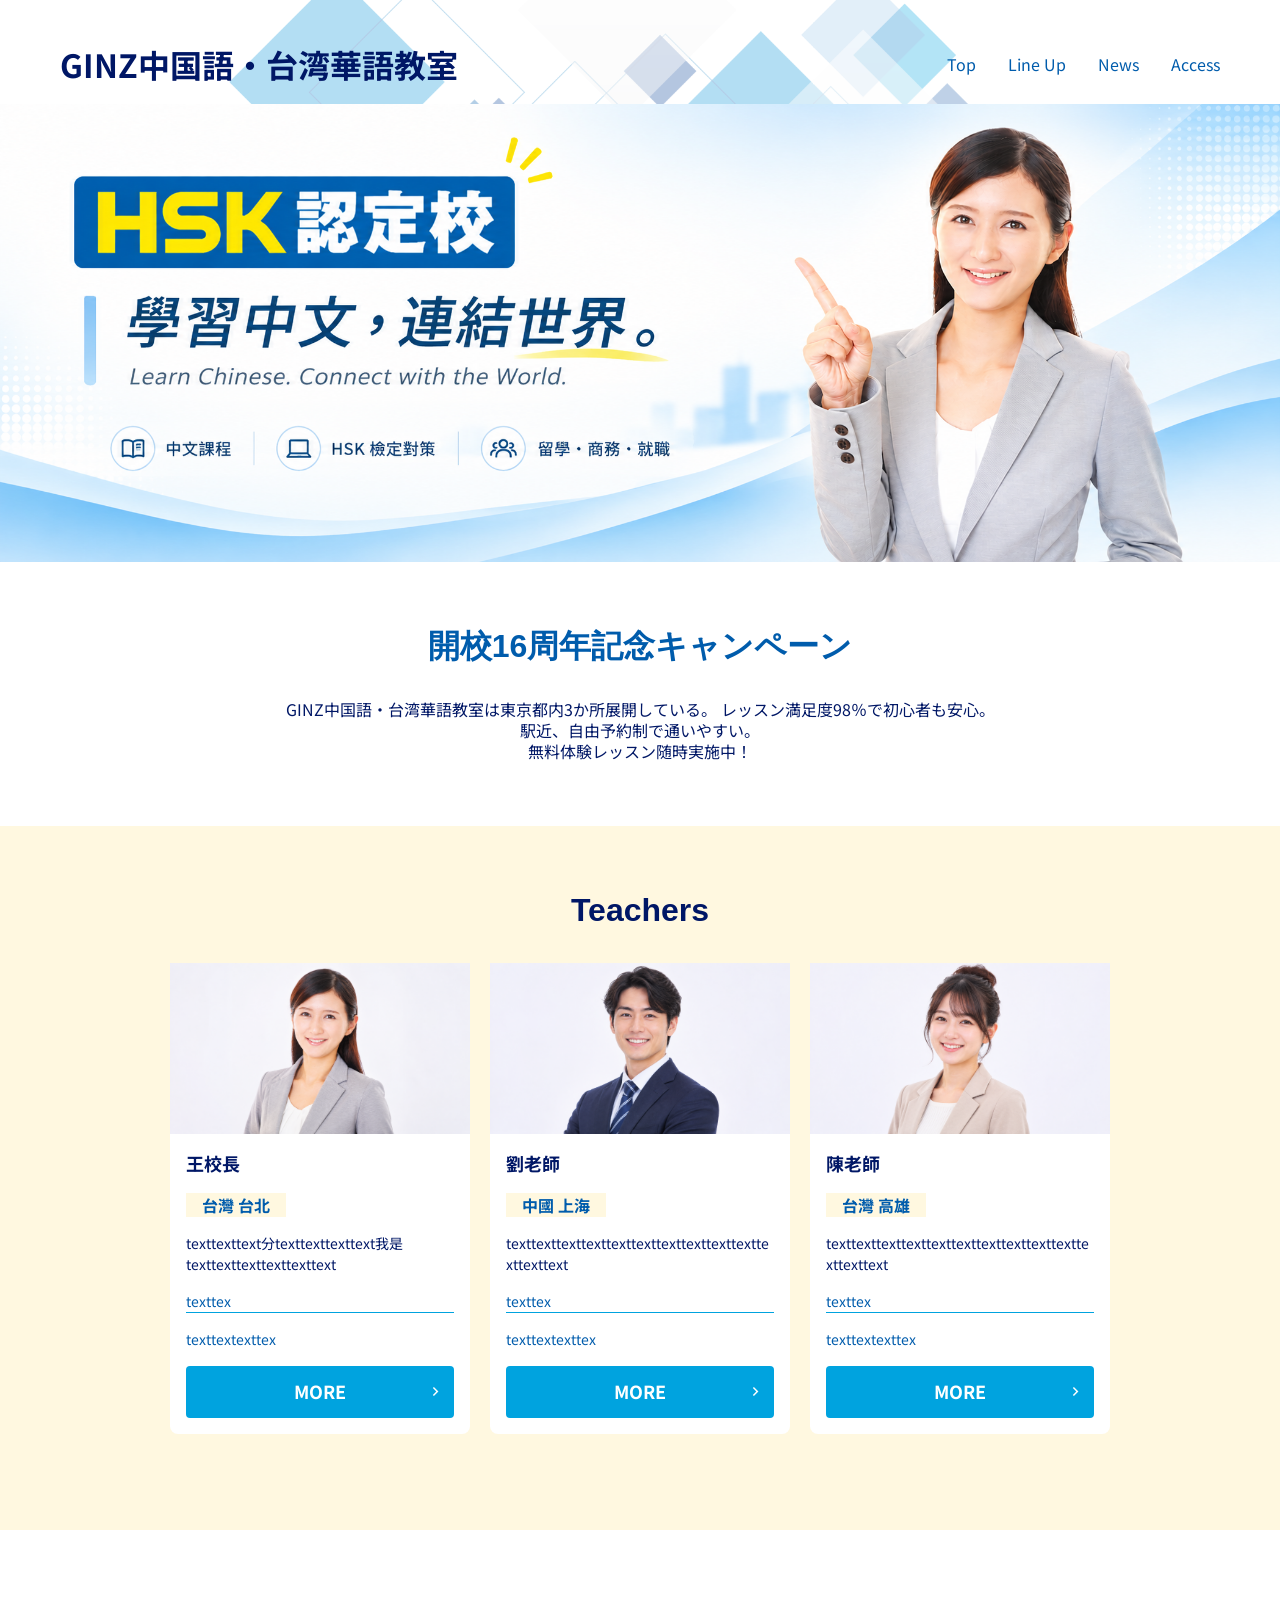
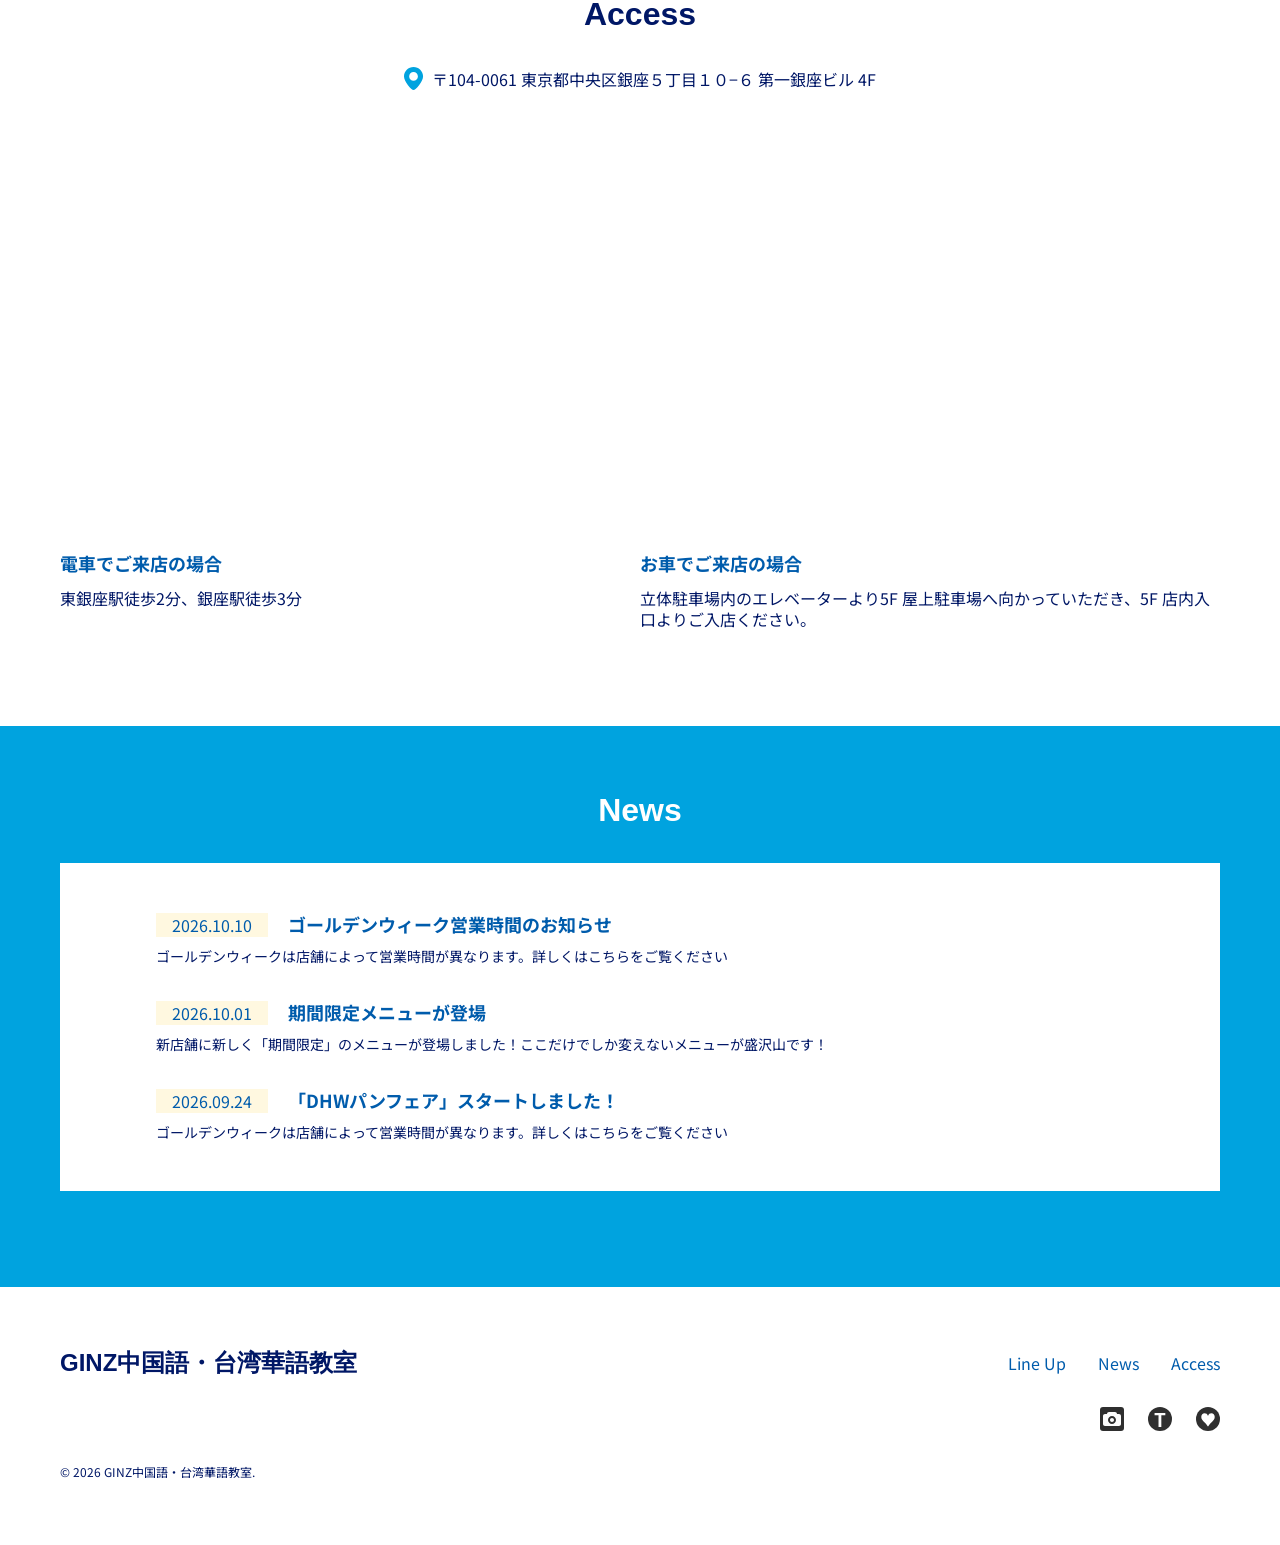
==== commit 86a34442: "favicon" ====
--- a/index.html
+++ b/index.html
@@ -14,9 +14,10 @@
     <meta property="og:image" content="https://example.com/assets/images/ogp.png">   <!-- 暫定 -->
 
     <!-- favicon apple-touch-icon -->
-    <link rel="shortcut icon" href="assets/images/favicon.ico">
+    <link rel="icon" type="image/svg+xml" href="assets/images/favicon.svg">
+    <link rel="icon" type="image/x-icon" href="assets/images/favicon.ico">
     <link rel="apple-touch-icon" sizes="180x180" href="assets/images/apple-touch-icon.png">
-    <link rel="icon" type="image/png" href="assets/images/android-chrome-256x256.png">
+    <link rel="icon" type="image/png" sizes="256x256" href="assets/images/android-chrome-256x256.png">
     
     <title>GINZ中国語・台湾華語教室</title>
 
@@ -176,4 +177,4 @@
     <script src="assets/js/main.js"></script>
 
 </body>
-</html> +</html> 
--- a/assets/css/style.css
+++ b/assets/css/style.css
@@ -12,9 +12,27 @@
     Arial,
     sans-serif;
   font-style: normal;
-  color: #2F2F2F;
+  color: #001766;
   background-color: #fff;
   line-height: 1.5;
+}
+
+/* Fixed background gives the page a simple parallax effect while scrolling. */
+.container {
+    position: relative;
+    isolation: isolate;
+}
+
+.container::before {
+    content: '';
+    position: fixed;
+    inset: 0;
+    z-index: -1;
+    pointer-events: none;
+    background-image: url('../images/bg_l.png');
+    background-repeat: no-repeat;
+    background-position: center top;
+    background-size: min(100vw, 2000px) auto;
 }
 
 img {
@@ -34,10 +52,14 @@
 ================= */
 .header {
     padding: 24px 6.4% 16px;
+    background-color: rgba(255, 255, 255, 0.7);
+    position: sticky;
+    top: 0;
+    z-index: 1000;
 
 }
 .header__topic, .nav__topic {
-    color: #000;
+    color: #001766;
     font-size: 2.4rem; /* 24px */
     font-weight: 700;
 }
@@ -68,7 +90,7 @@
 }
 
 .nav__item {
-    color: #2F2F2F;
+    color: #001766;
     font-size: 1.8rem; /* 18px */
     font-weight: 700;
     line-height: 1; 
@@ -124,7 +146,7 @@
     }
     .nav__item {
         margin-top: 0;
-        color: #FF7000;
+        color: #005cac;
         font-size: 1.6rem; /* 16px */
         font-weight: 400;
         line-height: 1.3; /* 20.8px */
@@ -159,10 +181,11 @@
 
 .mainTopics {
     padding: 48px 6.4%;
+    background-color: rgba(255, 255, 255, 0.6);
 }
 
 .mainTopics__name {
-    color: #FF7000;
+    color: #005cac;
     text-align: center;
     font-family: Arial;
     font-size: 2.4rem; /* 24px */
@@ -232,7 +255,7 @@
     background-color: #FFF8E0;
     display: inline-block;
     padding: 4px 16px;
-    color: #FF7000;
+    color: #005cac;
     font-size: 1.6rem; /* 16px */
     font-weight: 700;
     line-height: 1; /* 16px */
@@ -240,7 +263,7 @@
 }
 
 .lineUp__txt {
-    color: #2F2F2F;
+    color: #001766;
     font-size: 1.4rem; /* 14px */
     margin-top: 16px;
     overflow-wrap: anywhere;
@@ -269,13 +292,13 @@
 } /* pc 768 px */
 
 .detail {
-    color: #FF7000;
+    color: #005cac;
     font-size: 1.4rem; /* 14px */
     margin-top: 16px;
 }
 
 .detail__location {
-    border-bottom: 1px solid #FF7000;
+    border-bottom: 1px solid #00a3df;
 }
 
 .detail__txt {
@@ -286,7 +309,7 @@
     display: block;
     padding: 16px 0 18px;
     border-radius: 4px;
-    background-color: #FF7000;
+    background-color: #00a3df;
     color: #FFF;
     text-align: center;
     font-size: 1.8rem; /* 18px */
@@ -319,6 +342,7 @@
 /* access */
 .section--access {
     padding: 48px 0;
+    background-color: rgba(255, 255, 255, 0.6);
 }
 
 .address {
@@ -348,7 +372,7 @@
 }
 
 .directions__topic {
-    color: #FF7000;
+    color: #005cac;
     font-size: 1.6rem; /* 16px */
     font-weight: 700;
     line-height: 1.3; /* 20.8px */
@@ -402,7 +426,7 @@
 /* news */
 .section--news {
     padding: 48px 4.2%;
-    background-color: #FF7000;
+    background-color: #00a3df;
 }
 
 .section__topic--news {
@@ -416,7 +440,7 @@
 }
 
 .news__topic {
-    color: #FF7000;
+    color: #005cac;
     font-size: 1.6rem; /* 16px */
     font-weight: 700;
     line-height: 1; /* 18.2px */
@@ -477,10 +501,11 @@
 ================= */
 .footer {
     padding: 32px 4.2%;
+    background-color: rgba(255, 255, 255, 0.6);
 }
 
 .footer__topic {
-    color: #000;
+    color: #001766;
     font-family: Arial;
     font-size: 3.2rem; /* 32px */
     font-weight: 700;
@@ -492,7 +517,7 @@
 }
 
 .menu__item {
-    color: #FF7000;
+    color: #005cac;
     font-size: 1.6rem; /* 16px */
     line-height: 1.3; /* 20.8px */
     margin-top: 16px;
@@ -550,4 +575,4 @@
     .copy {
         margin-top: 32px;
     }
-} /* pc 768 px */   +} /* pc 768 px */   
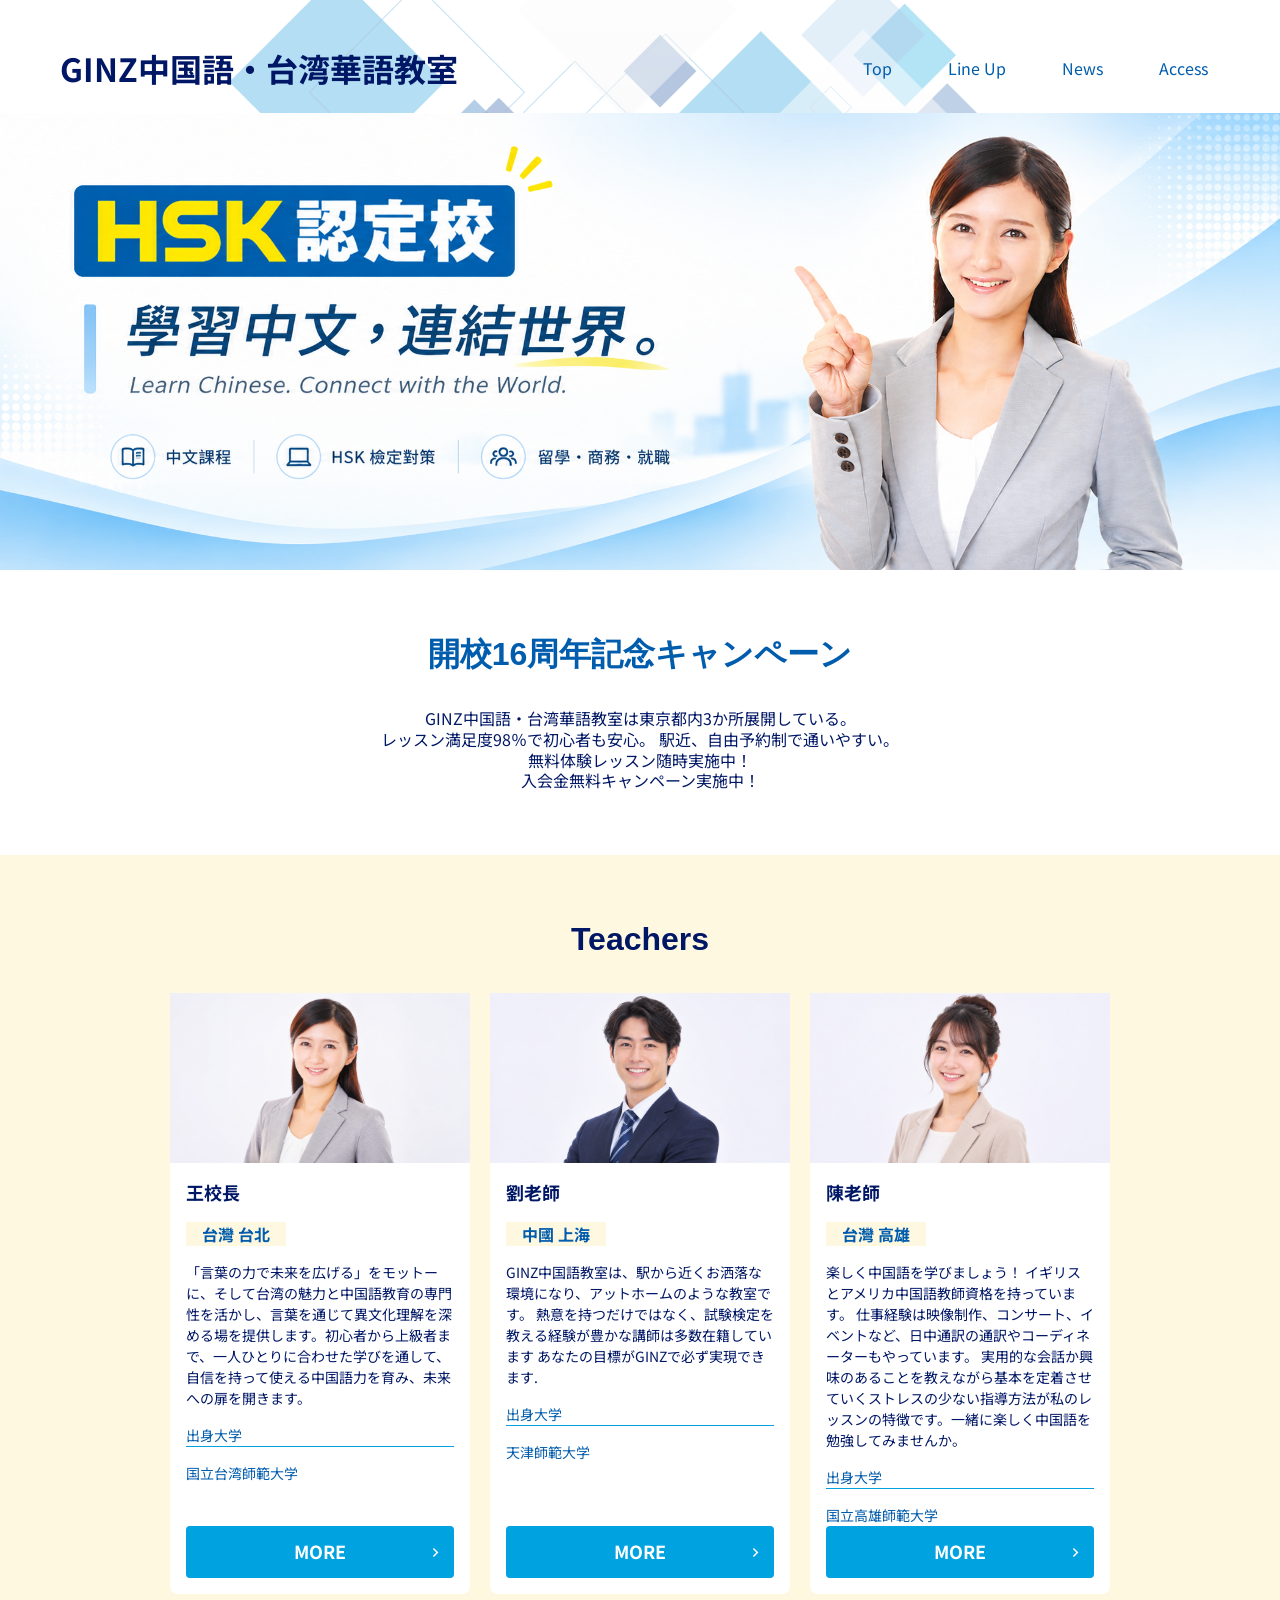
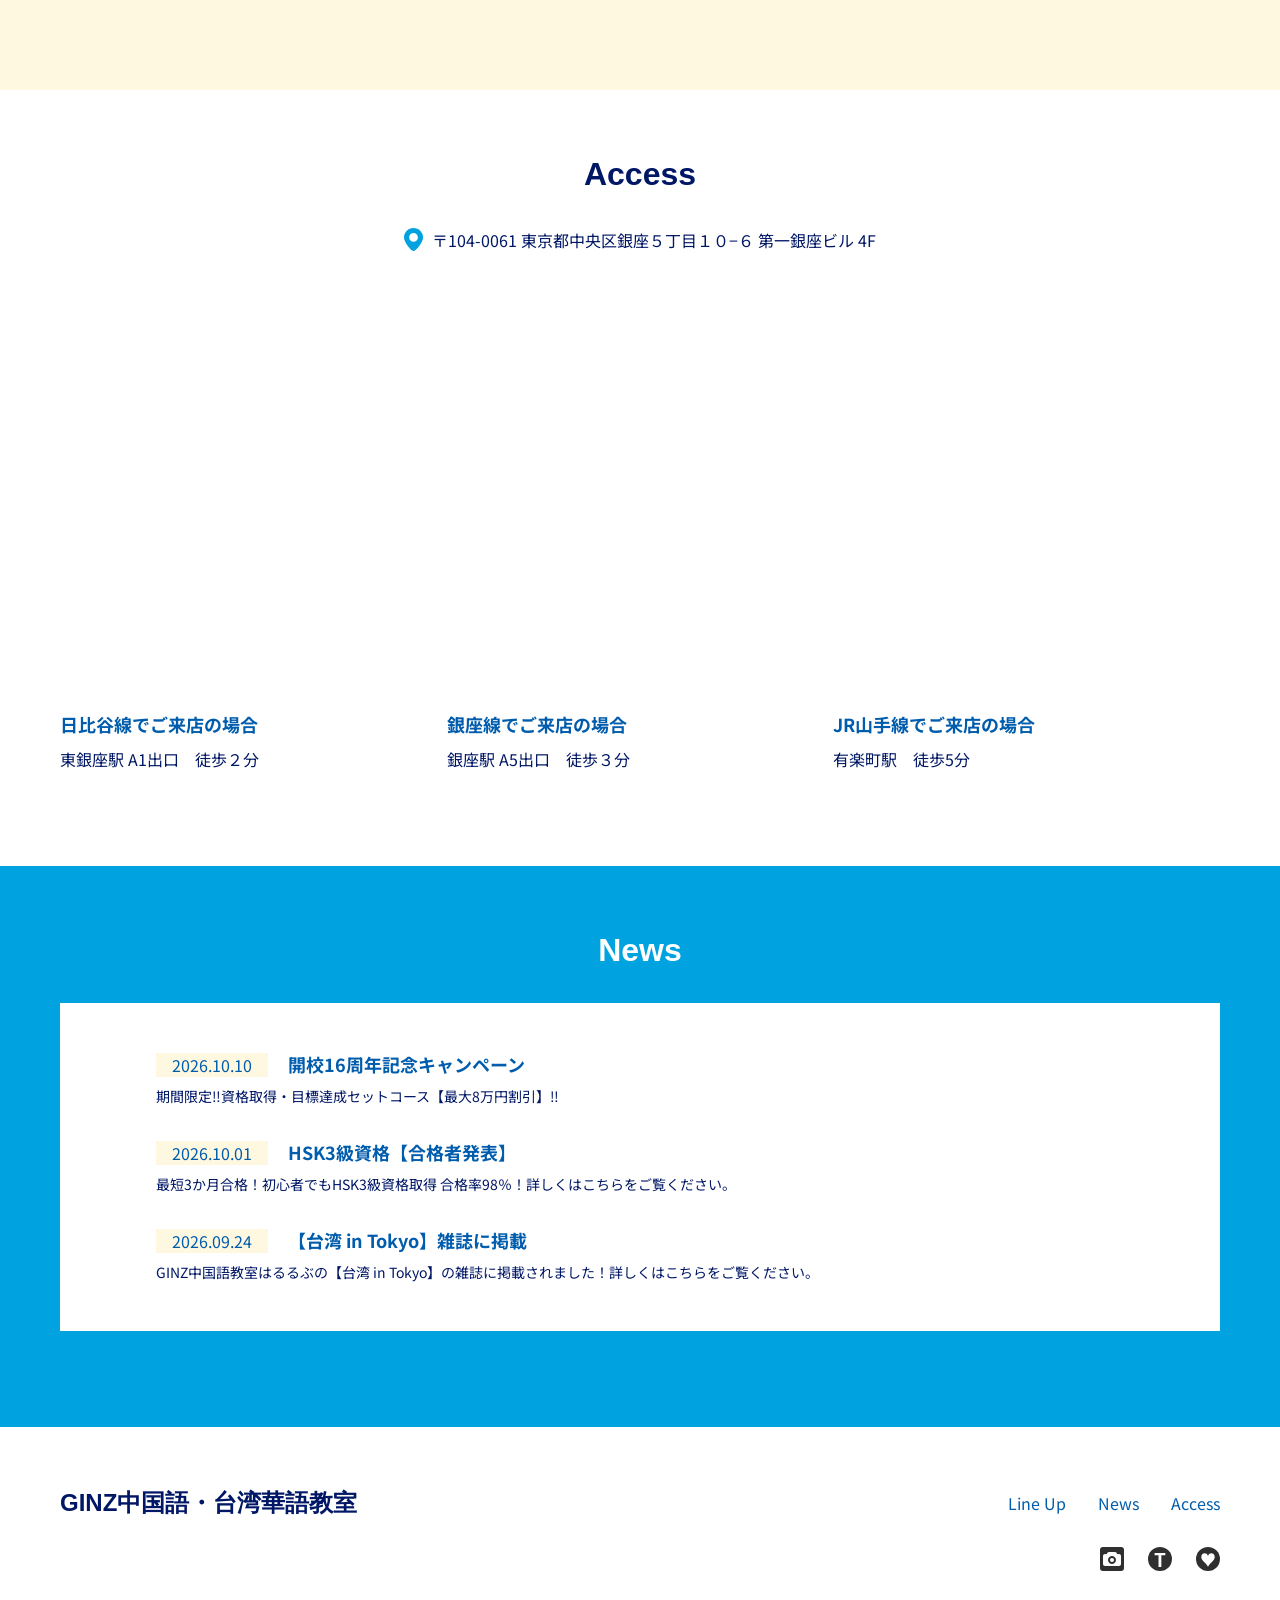
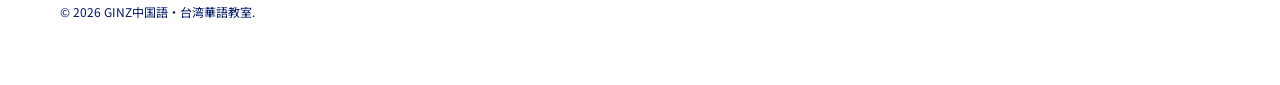
==== commit 642a2a11: "ginz" ====
--- a/index.html
+++ b/index.html
@@ -62,10 +62,12 @@
                     </p>
                     <div class="mainTopics">
                         <h2 class="mainTopics__name">開校16周年記念キャンペーン</h2>
-                        <p class="mainTopics__txt">GINZ中国語・台湾華語教室は東京都内3か所展開している。<br class="spBr">
-                            レッスン満足度98％で初心者も安心。<br>
-                            駅近、自由予約制で通いやすい。<br>
-                            無料体験レッスン随時実施中！</p>
+                        <p class="mainTopics__txt">GINZ中国語・台湾華語教室は東京都内3か所展開している。<br>
+                            レッスン満足度98％で初心者も安心。
+                            駅近、自由予約制で通いやすい。<br><br class="spBr">
+                            無料体験レッスン随時実施中！<br>
+                            入会金無料キャンペーン実施中！
+                        </p>
                     </div>
                 </header>
                 <section id="lineUp" class="section section--lineUp">
@@ -76,10 +78,10 @@
                             <div class="lineUp__content">
                                 <h4 class="lineUp__name">王校長</h4>
                                 <p class="lineUp__category">台灣 台北</p>
-                                <p class="lineUp__txt">texttexttext分texttexttexttext我是 texttexttexttexttexttext</p>
+                                <p class="lineUp__txt">「言葉の力で未来を広げる」をモットーに、そして台湾の魅力と中国語教育の専門性を活かし、言葉を通じて異文化理解を深める場を提供します。初心者から上級者まで、一人ひとりに合わせた学びを通して、自信を持って使える中国語力を育み、未来への扉を開きます。</p>
                                 <div class="detail">
-                                    <p class="detail__location">texttex</p>
-                                    <p class="detail__txt">texttextexttex</p>
+                                    <p class="detail__location">出身大学</p>
+                                    <p class="detail__txt">国立台湾師範大学</p>
                                 </div>
                                 <a class="btn" href="#">MORE</a>
                             </div> <!-- lineUp__content -->
@@ -89,10 +91,10 @@
                             <div class="lineUp__content">
                                 <h4 class="lineUp__name">劉老師</h4>
                                 <p class="lineUp__category">中國 上海</p>
-                                <p class="lineUp__txt">texttexttexttexttexttexttexttexttexttexttexttexttext</p>
+                                <p class="lineUp__txt">GINZ中国語教室は、駅から近くお洒落な環境になり、アットホームのような教室です。 熱意を持つだけではなく、試験検定を教える経験が豊かな講師は多数在籍しています あなたの目標がGINZで必ず実現できます.</p>
                                 <div class="detail">
-                                    <p class="detail__location">texttex</p>
-                                    <p class="detail__txt">texttextexttex</p>
+                                    <p class="detail__location">出身大学</p>
+                                    <p class="detail__txt">天津師範大学</p>
                                 </div>
                                 <a class="btn" href="#">MORE</a>
                             </div> <!-- lineUp__content -->
@@ -102,10 +104,10 @@
                             <div class="lineUp__content">
                                 <h4 class="lineUp__name">陳老師</h4>
                                 <p class="lineUp__category">台灣 高雄</p>
-                                <p class="lineUp__txt">texttexttexttexttexttexttexttexttexttexttexttexttext</p>
+                                <p class="lineUp__txt">楽しく中国語を学びましょう！ イギリスとアメリカ中国語教師資格を持っています。 仕事経験は映像制作、コンサート、イベントなど、日中通訳の通訳やコーディネーターもやっています。 実用的な会話か興味のあることを教えながら基本を定着させていくストレスの少ない指導方法が私のレッスンの特徴です。一緒に楽しく中国語を勉強してみませんか。</p>
                                 <div class="detail">
-                                    <p class="detail__location">texttex</p>
-                                    <p class="detail__txt">texttextexttex</p>
+                                    <p class="detail__location">出身大学</p>
+                                    <p class="detail__txt">国立高雄師範大学</p>
                                 </div>
                                 <a class="btn" href="#">MORE</a>
                             </div> <!-- lineUp__content -->
@@ -119,12 +121,16 @@
                     <iframe class="map" src="https://www.google.com/maps/embed?pb=!1m18!1m12!1m3!1d3241.2957389659337!2d139.76284357578737!3d35.66971937259103!2m3!1f0!2f0!3f0!3m2!1i1024!2i768!4f13.1!3m3!1m2!1s0x60188be6ffcf54fb%3A0x1d513f901a5be927!2z56ys5LiA6YqA5bqn44OT44Or!5e0!3m2!1sja!2stw!4v1791644017799!5m2!1sja!2stw" style="border:0;" allowfullscreen="" loading="lazy" referrerpolicy="strict-origin-when-cross-origin"></iframe>
                     <ul class="directions">
                         <li class="directions__item">
-                            <h4 class="directions__topic">電車でご来店の場合</h4>
-                            <p class="directions__txt">東銀座駅徒歩2分、銀座駅徒歩3分</p>
+                            <h4 class="directions__topic">日比谷線でご来店の場合</h4>
+                            <p class="directions__txt">東銀座駅 A1出口　徒歩２分</p>
                         </li>
                         <li class="directions__item">
-                            <h4 class="directions__topic">お車でご来店の場合</h4>
-                            <p class="directions__txt">立体駐車場内のエレベーターより5F 屋上駐車場へ向かっていただき、5F 店内入口よりご入店ください。</p>
+                            <h4 class="directions__topic">銀座線でご来店の場合</h4>
+                            <p class="directions__txt">銀座駅 A5出口　徒歩３分</p>
+                        </li>
+                        <li class="directions__item">
+                            <h4 class="directions__topic">JR山手線でご来店の場合</h4>
+                            <p class="directions__txt">有楽町駅　徒歩5分</p>
                         </li>
                     </ul>
                 </section>
@@ -134,21 +140,21 @@
                     <dl class="news__list">
                         <dt class="news__topic">
                             <time datetime="2026-10-10">2026.10.10</time>
-                            <span>ゴールデンウィーク営業時間のお知らせ</span>
+                            <span>開校16周年記念キャンペーン</span>
                         </dt>
-                        <dd class="news__txt">ゴールデンウィークは店舗によって営業時間が異なります。詳しくはこちらをご覧ください</dd>
+                        <dd class="news__txt">期間限定‼️資格取得・目標達成セットコース【最大8万円割引】‼️</dd>
                        
                         <dt class="news__topic">
                             <time datetime="2026-10-01">2026.10.01</time>
-                            <span>期間限定メニューが登場</span>
+                            <span>HSK3級資格【合格者発表】 </span>
                         </dt>
-                        <dd class="news__txt">新店舗に新しく「期間限定」のメニューが登場しました！ここだけでしか変えないメニューが盛沢山です！</dd>
+                        <dd class="news__txt">最短3か月合格！初心者でもHSK3級資格取得 合格率98％！詳しくはこちらをご覧ください。</dd>
                         
                         <dt class="news__topic">
                             <time datetime="2026-09-24">2026.09.24</time>
-                            <span>「DHWパンフェア」スタートしました！</span>
+                            <span>【台湾 in Tokyo】雑誌に掲載</span>
                         </dt>
-                        <dd class="news__txt">ゴールデンウィークは店舗によって営業時間が異なります。詳しくはこちらをご覧ください</dd>
+                        <dd class="news__txt">GINZ中国語教室はるるぶの【台湾 in Tokyo】の雑誌に掲載されました！詳しくはこちらをご覧ください。</dd>
                     </dl>
                 </Section>   
             </article>
--- a/assets/css/style.css
+++ b/assets/css/style.css
@@ -152,6 +152,17 @@
         line-height: 1.3; /* 20.8px */
         margin-left: 32px;
     }
+    .nav__item a {
+        display: block;
+        padding: 10px 12px;
+        border-radius: 4px;
+        transition: background-color 0.2s ease;
+    }
+    .nav__item a:hover,
+    .nav__item a:focus-visible {
+        background-color: #005cac;
+        color: #fff;
+    }
     .nav__header {
         display: none;
     }
@@ -196,6 +207,7 @@
 .mainTopics__txt {
     font-size: 1.4rem; /* 14px */
     margin-top: 24px;
+    text-align: center;
 }
 
 /* article header pc */
@@ -218,7 +230,6 @@
         display: none;
     }
     .mainTopics__txt {
-        text-align: center;
         font-size: 1.6rem; /* 16px */
         line-height: 1.3;
         margin-top: 32px;
@@ -233,6 +244,8 @@
 }
 
 .lineUp__item {
+    display: flex;
+    flex-direction: column;
     margin-top: 20px;
 }
 
@@ -240,7 +253,22 @@
     margin-top: 32px;
 }
 
+.lineUp__img {
+    aspect-ratio: 1664 / 945;
+    overflow: hidden;
+}
+
+.lineUp__img img {
+    display: block;
+    width: 100%;
+    height: 100%;
+    object-fit: cover;
+}
+
 .lineUp__content {
+    display: flex;
+    flex: 1;
+    flex-direction: column;
     background-color: #fff;
     padding: 16px;
     border-radius: 0 0 8px 8px;
@@ -254,6 +282,7 @@
 .lineUp__category {
     background-color: #FFF8E0;
     display: inline-block;
+    align-self: flex-start;
     padding: 4px 16px;
     color: #005cac;
     font-size: 1.6rem; /* 16px */
@@ -283,8 +312,13 @@
         gap: 20px;
     }
     .lineUp__item {
+        flex: 1 1 0;
+        min-width: 0;
         max-width: 300px;
         margin-top: 32px;
+    }
+    .lineUp__content .btn {
+        margin-top: auto;
     }
     /* .lineUp__item:first-of-type {
         margin-top: 0;
@@ -367,7 +401,7 @@
     padding: 24px 6.4% 0;
 }
 
-.directions__item:last-of-type {
+.directions__item + .directions__item {
     margin-top: 24px;
 }
 
@@ -407,9 +441,11 @@
         justify-content: space-between;
     }
     .directions__item {
-        width: 50%;
-    }
-    .directions__item:last-of-type {
+        flex: 1;
+        min-width: 0;
+        width: auto;
+    }
+    .directions__item + .directions__item {
         margin-top: 0;
     }
     .directions__topic {
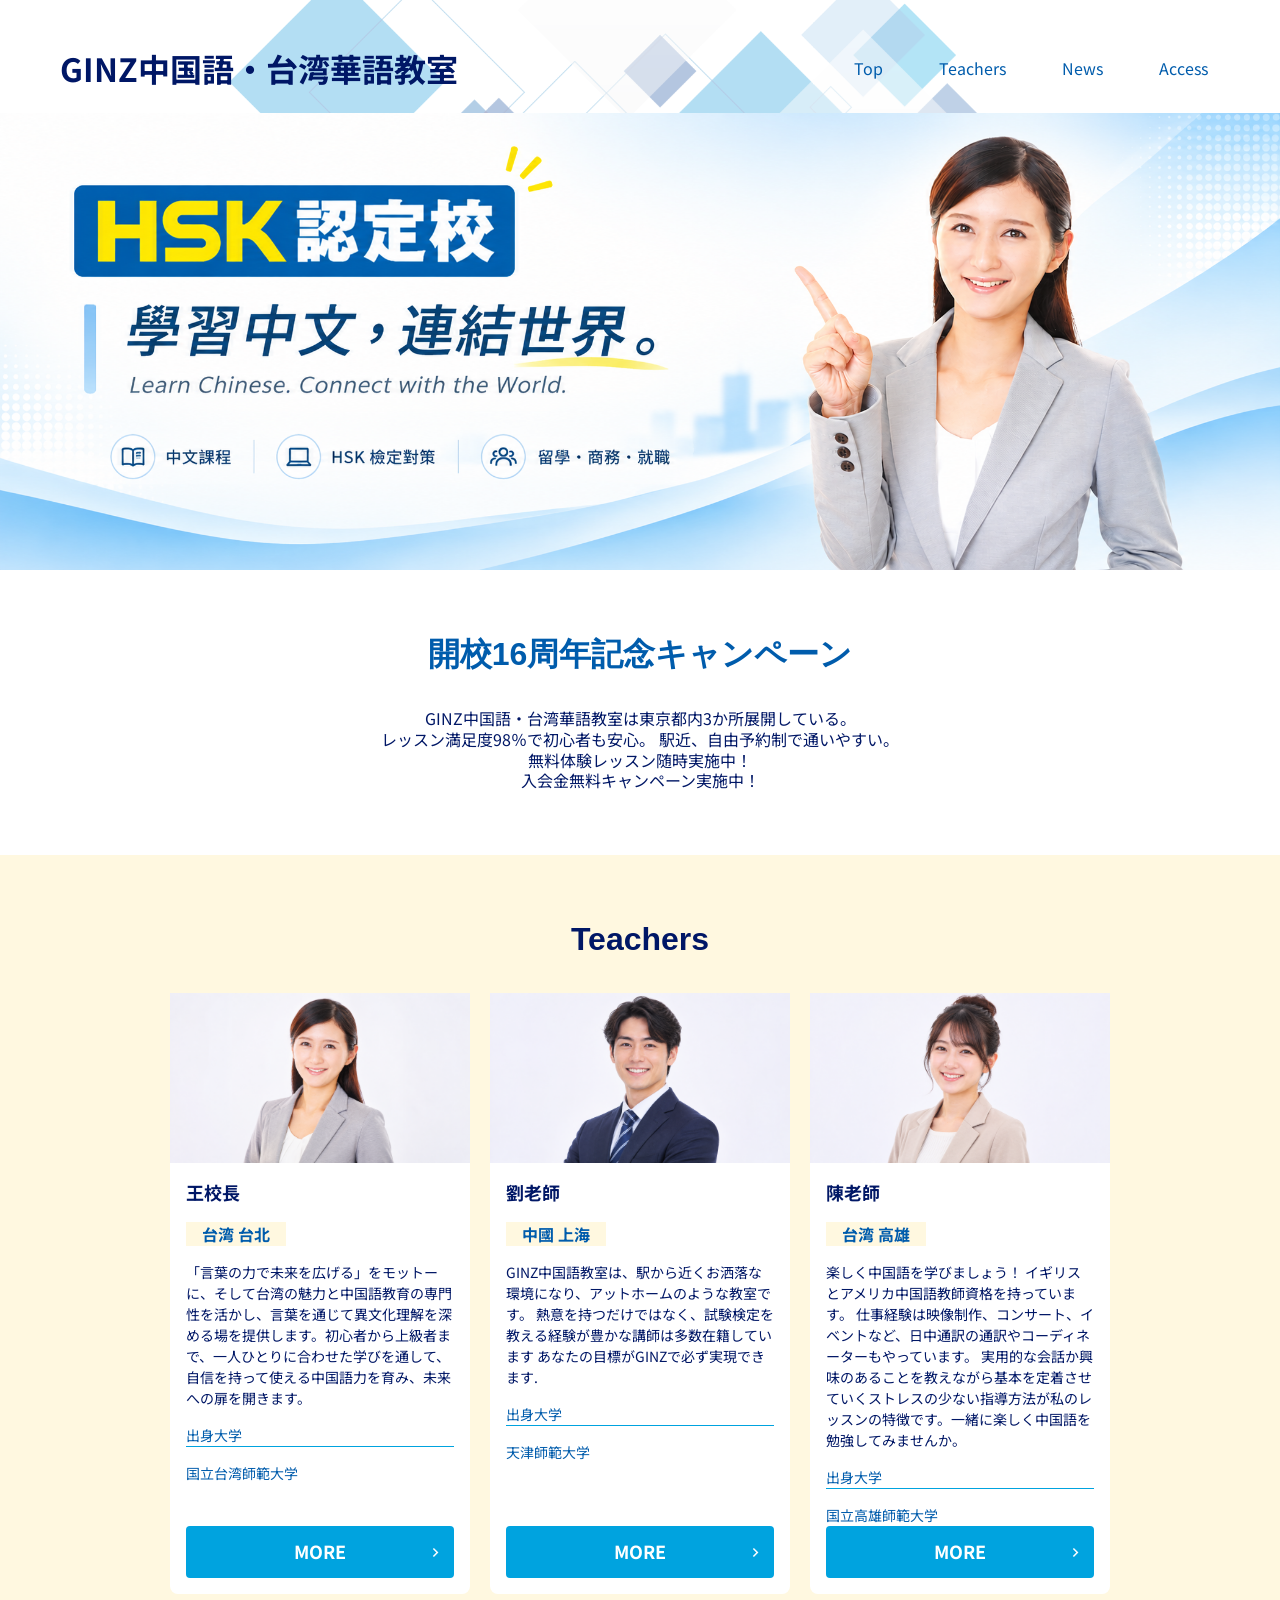
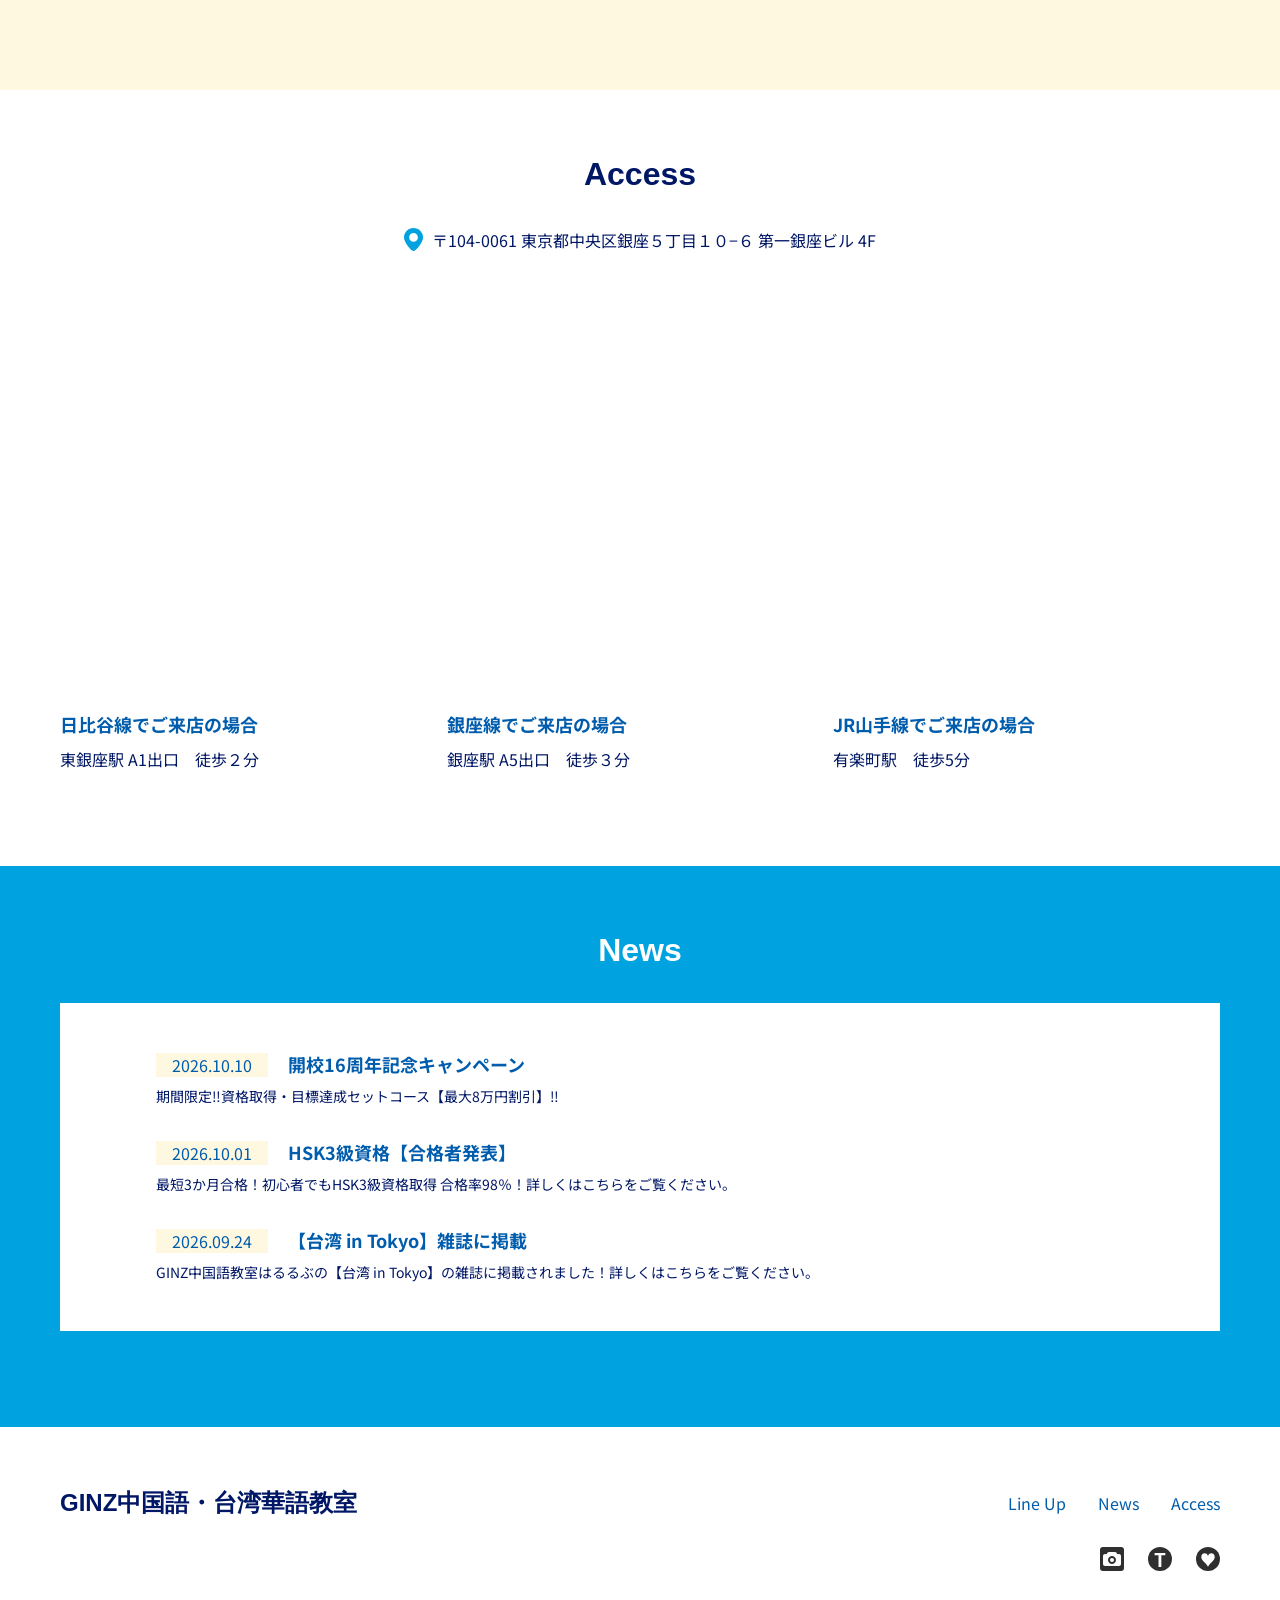
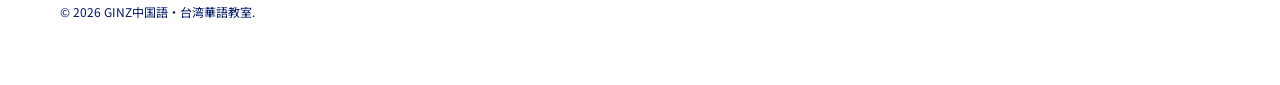
==== commit bdb52392: "湾" ====
--- a/index.html
+++ b/index.html
@@ -42,7 +42,7 @@
                 </div>
                 <ul class="nav__list">
                     <li class="nav__item"><a href="#"><img src="assets/images/icon-nav_top.svg" alt="">Top</a></li>
-                    <li class="nav__item"><a href="#lineUp"><img src="assets/images/icon-nav-lineup.svg" alt="">Line Up</a></li>
+                    <li class="nav__item"><a href="#lineUp"><img src="assets/images/icon-nav-lineup.svg" alt="">Teachers</a></li>
                     <li class="nav__item"><a href="#news"><img src="assets/images/icon-nav-news.svg" alt="">News</a></li>
                     <li class="nav__item"><a href="#access"><img src="assets/images/icon-nav_access.svg" alt="">Access</a></li>
 
@@ -77,7 +77,7 @@
                             <p class="lineUp__img"><img src="assets/images/thum-lineup01.jpg" alt="王老師"></p>
                             <div class="lineUp__content">
                                 <h4 class="lineUp__name">王校長</h4>
-                                <p class="lineUp__category">台灣 台北</p>
+                                <p class="lineUp__category">台湾 台北</p>
                                 <p class="lineUp__txt">「言葉の力で未来を広げる」をモットーに、そして台湾の魅力と中国語教育の専門性を活かし、言葉を通じて異文化理解を深める場を提供します。初心者から上級者まで、一人ひとりに合わせた学びを通して、自信を持って使える中国語力を育み、未来への扉を開きます。</p>
                                 <div class="detail">
                                     <p class="detail__location">出身大学</p>
@@ -103,7 +103,7 @@
                             <p class="lineUp__img"><img src="assets/images/thum-lineup03.jpg" alt="陳老師"></p>
                             <div class="lineUp__content">
                                 <h4 class="lineUp__name">陳老師</h4>
-                                <p class="lineUp__category">台灣 高雄</p>
+                                <p class="lineUp__category">台湾 高雄</p>
                                 <p class="lineUp__txt">楽しく中国語を学びましょう！ イギリスとアメリカ中国語教師資格を持っています。 仕事経験は映像制作、コンサート、イベントなど、日中通訳の通訳やコーディネーターもやっています。 実用的な会話か興味のあることを教えながら基本を定着させていくストレスの少ない指導方法が私のレッスンの特徴です。一緒に楽しく中国語を勉強してみませんか。</p>
                                 <div class="detail">
                                     <p class="detail__location">出身大学</p>
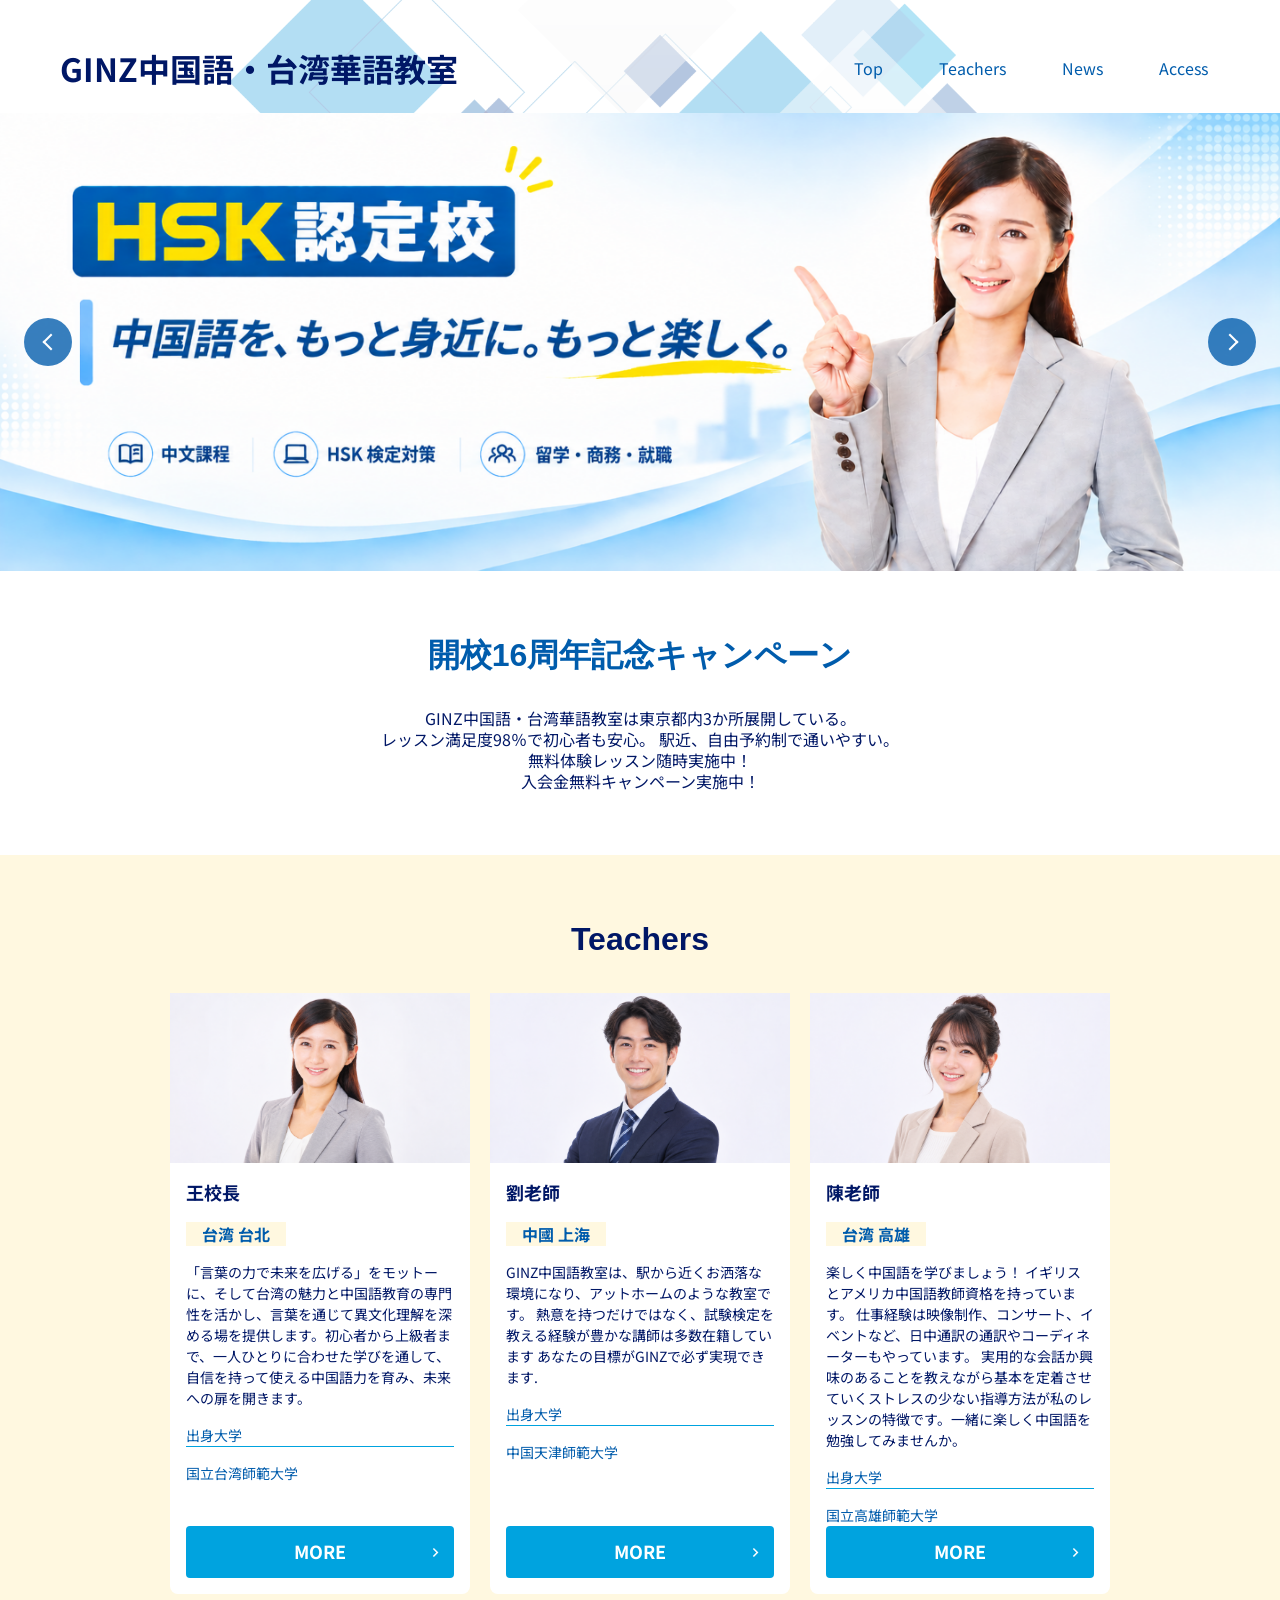
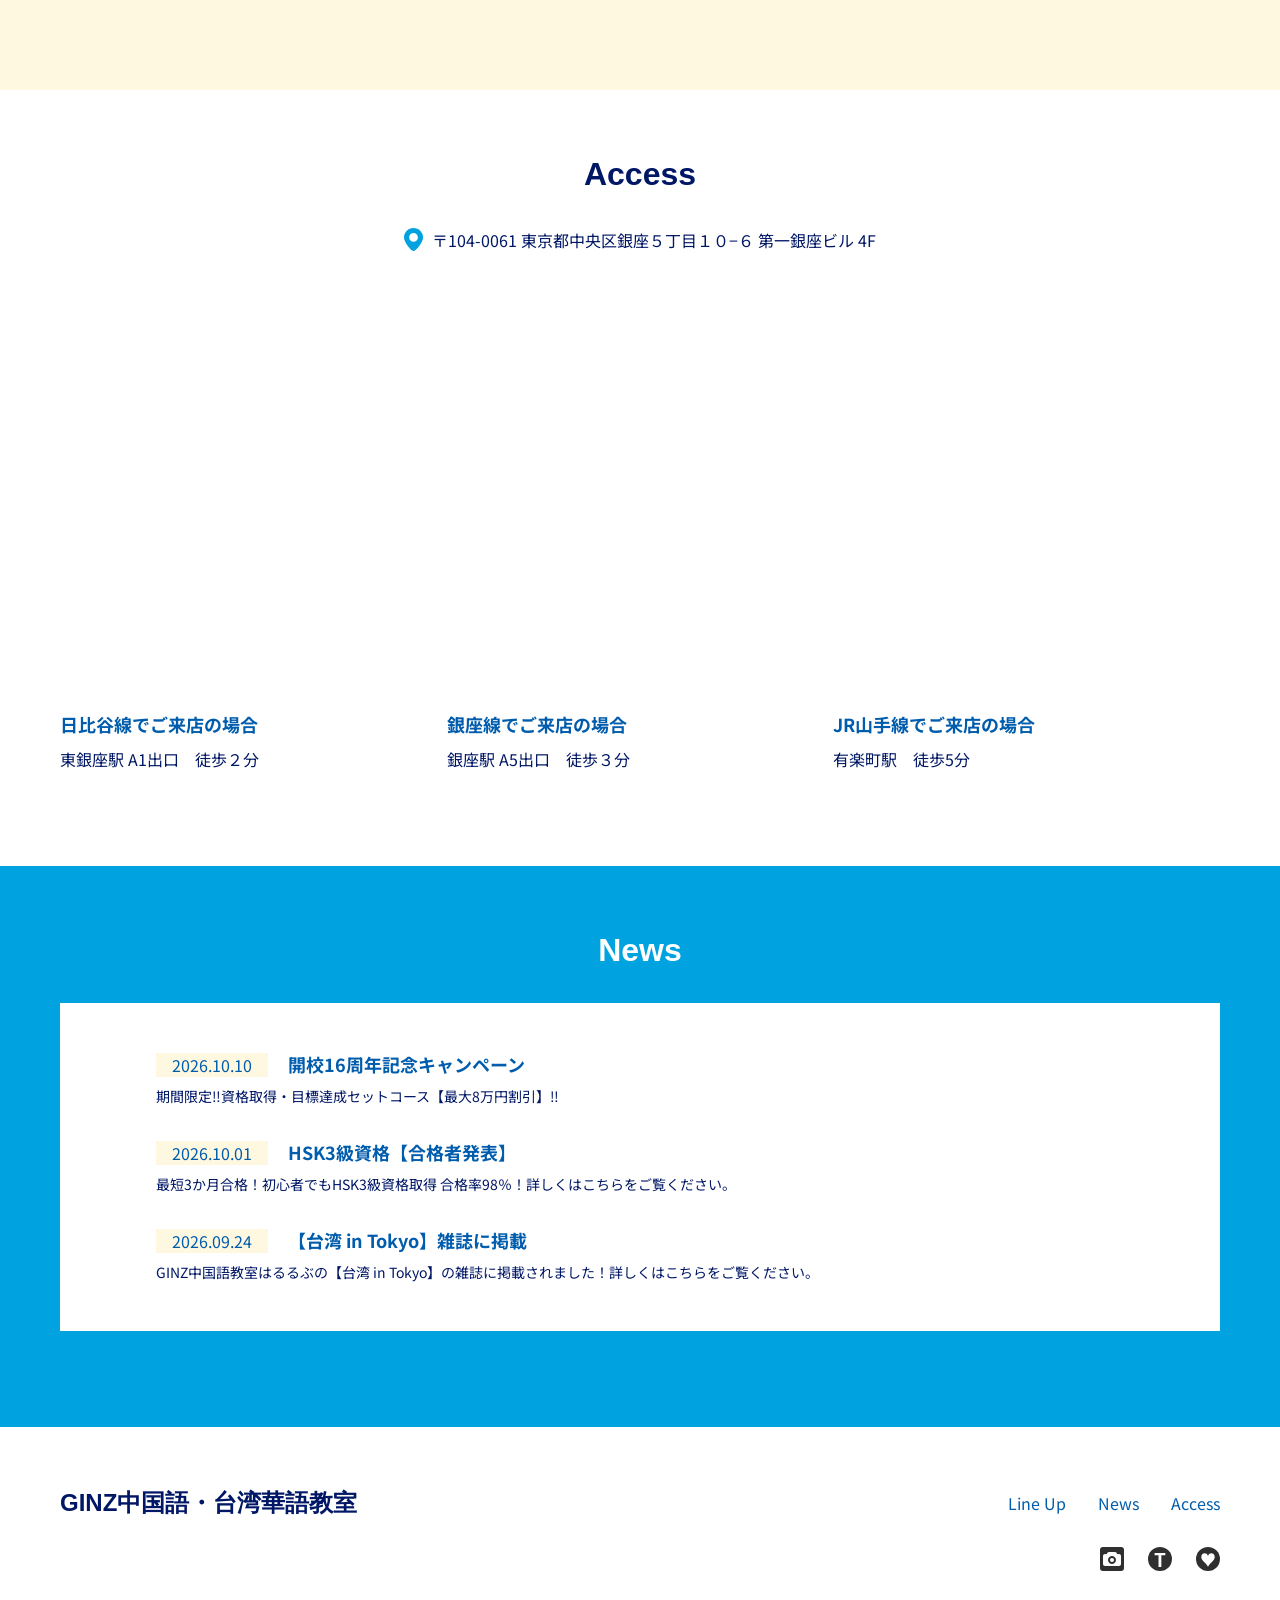
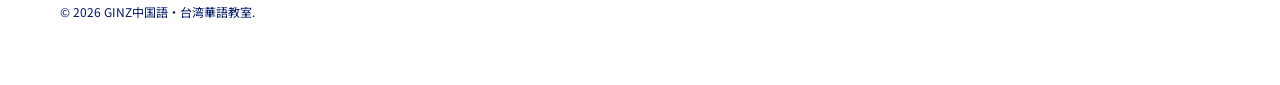
==== commit 928ae530: "1121" ====
--- a/index.html
+++ b/index.html
@@ -58,7 +58,12 @@
                 <header class="article__header">
                     <p class="mainImg">
                         <img class="mainImg__sp" src="assets/images/main-sp.jpg" alt="キャンペーン">
-                        <img class="mainImg__pc" src="assets/images/main-pc.jpg" alt="キャンペーン">
+                        <span class="mainImg__pc" role="group" aria-label="メインビジュアルの画像スライダー">
+                            <img class="mainImg__slide is-active" src="assets/images/main-pc.jpg" alt="キャンペーン">
+                            <img class="mainImg__slide" src="assets/images/main-pc_02.jpg" alt="キャンペーン" aria-hidden="true">
+                            <button class="mainImg__arrow mainImg__arrow--prev" type="button" aria-label="前の画像"></button>
+                            <button class="mainImg__arrow mainImg__arrow--next" type="button" aria-label="次の画像"></button>
+                        </span>
                     </p>
                     <div class="mainTopics">
                         <h2 class="mainTopics__name">開校16周年記念キャンペーン</h2>
@@ -94,7 +99,7 @@
                                 <p class="lineUp__txt">GINZ中国語教室は、駅から近くお洒落な環境になり、アットホームのような教室です。 熱意を持つだけではなく、試験検定を教える経験が豊かな講師は多数在籍しています あなたの目標がGINZで必ず実現できます.</p>
                                 <div class="detail">
                                     <p class="detail__location">出身大学</p>
-                                    <p class="detail__txt">天津師範大学</p>
+                                    <p class="detail__txt">中国天津師範大学</p>
                                 </div>
                                 <a class="btn" href="#">MORE</a>
                             </div> <!-- lineUp__content -->
--- a/assets/css/style.css
+++ b/assets/css/style.css
@@ -217,6 +217,79 @@
     }
     .mainImg .mainImg__pc {
         display: block;
+        position: relative;
+        width: 100%;
+        aspect-ratio: 2880 / 1030;
+        overflow: hidden;
+    }
+    .mainImg__slide {
+        display: block;
+        position: absolute;
+        inset: 0;
+        width: 100%;
+        height: 100%;
+        object-fit: cover;
+        transform: translateX(100%);
+        transition: transform 0.8s ease;
+    }
+    .mainImg__slide.is-active {
+        z-index: 2;
+        transform: translateX(0);
+    }
+    .mainImg__slide.is-leaving {
+        z-index: 1;
+        transform: translateX(-100%);
+    }
+    .mainImg__slide.is-leaving-right {
+        z-index: 3;
+        transform: translateX(100%);
+    }
+    .mainImg__slide.is-entering-from-left {
+        z-index: 1;
+        transform: translateX(-100%);
+    }
+    .mainImg__arrow {
+        position: absolute;
+        z-index: 3;
+        top: 50%;
+        display: grid;
+        width: 48px;
+        height: 48px;
+        place-items: center;
+        border-radius: 50%;
+        background-color: rgba(0, 92, 172, 0.78);
+        color: #fff;
+        cursor: pointer;
+        transform: translateY(-50%);
+        transition: background-color 0.2s ease;
+    }
+    .mainImg__arrow:hover {
+        background-color: #005cac;
+    }
+    .mainImg__arrow:focus-visible {
+        outline: 3px solid #fff;
+        outline-offset: 3px;
+    }
+    .mainImg__arrow::before {
+        width: 12px;
+        height: 12px;
+        border-top: 2px solid currentColor;
+        border-right: 2px solid currentColor;
+        content: '';
+    }
+    .mainImg__arrow--prev {
+        left: 24px;
+    }
+    .mainImg__arrow--prev::before {
+        margin-left: 5px;
+        transform: rotate(-135deg);
+    }
+    .mainImg__arrow--next {
+        right: 24px;
+    }
+    .mainImg__arrow--next::before {
+        margin-right: 5px;
+        transform: rotate(45deg);
     }
     .mainTopics {
         max-width: 1280px;
@@ -233,6 +306,12 @@
         font-size: 1.6rem; /* 16px */
         line-height: 1.3;
         margin-top: 32px;
+    }
+}
+
+@media (prefers-reduced-motion: reduce) {
+    .mainImg__slide {
+        transition: none;
     }
 }
 /*  pc 769px */
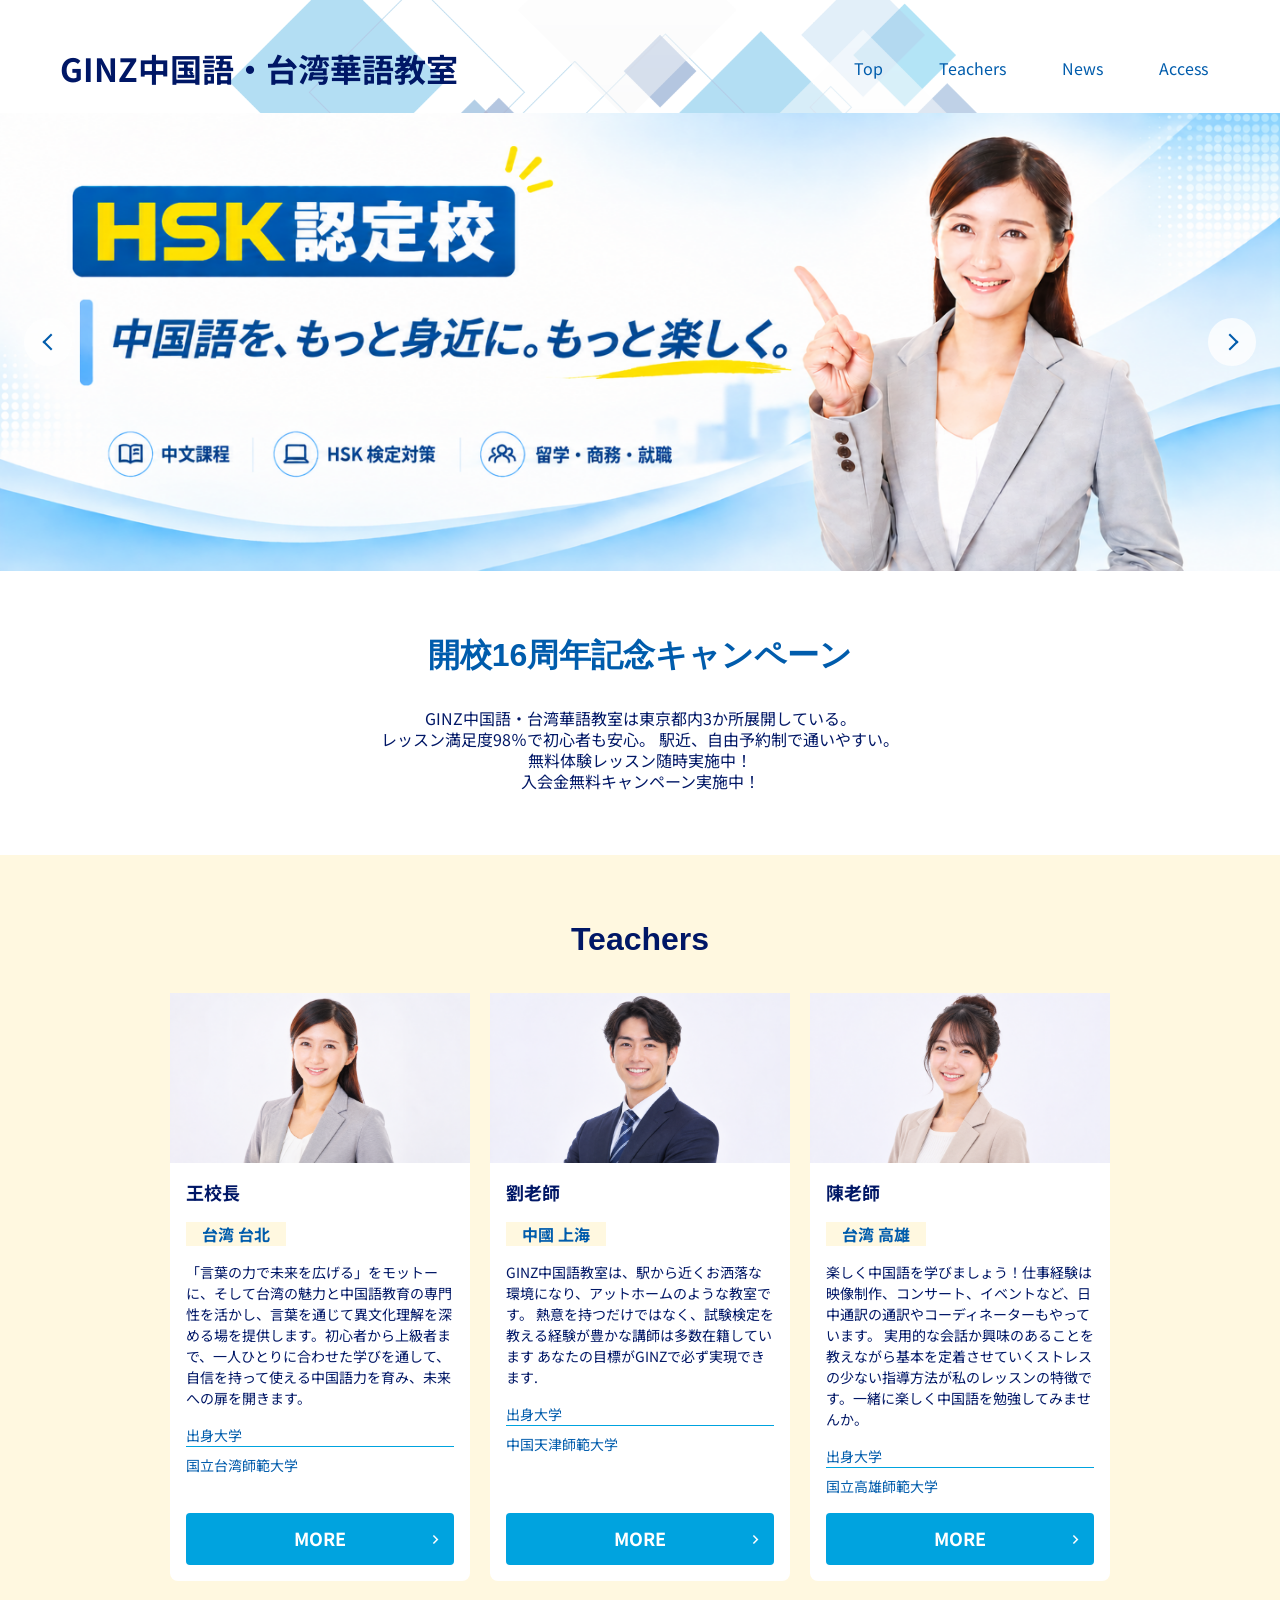
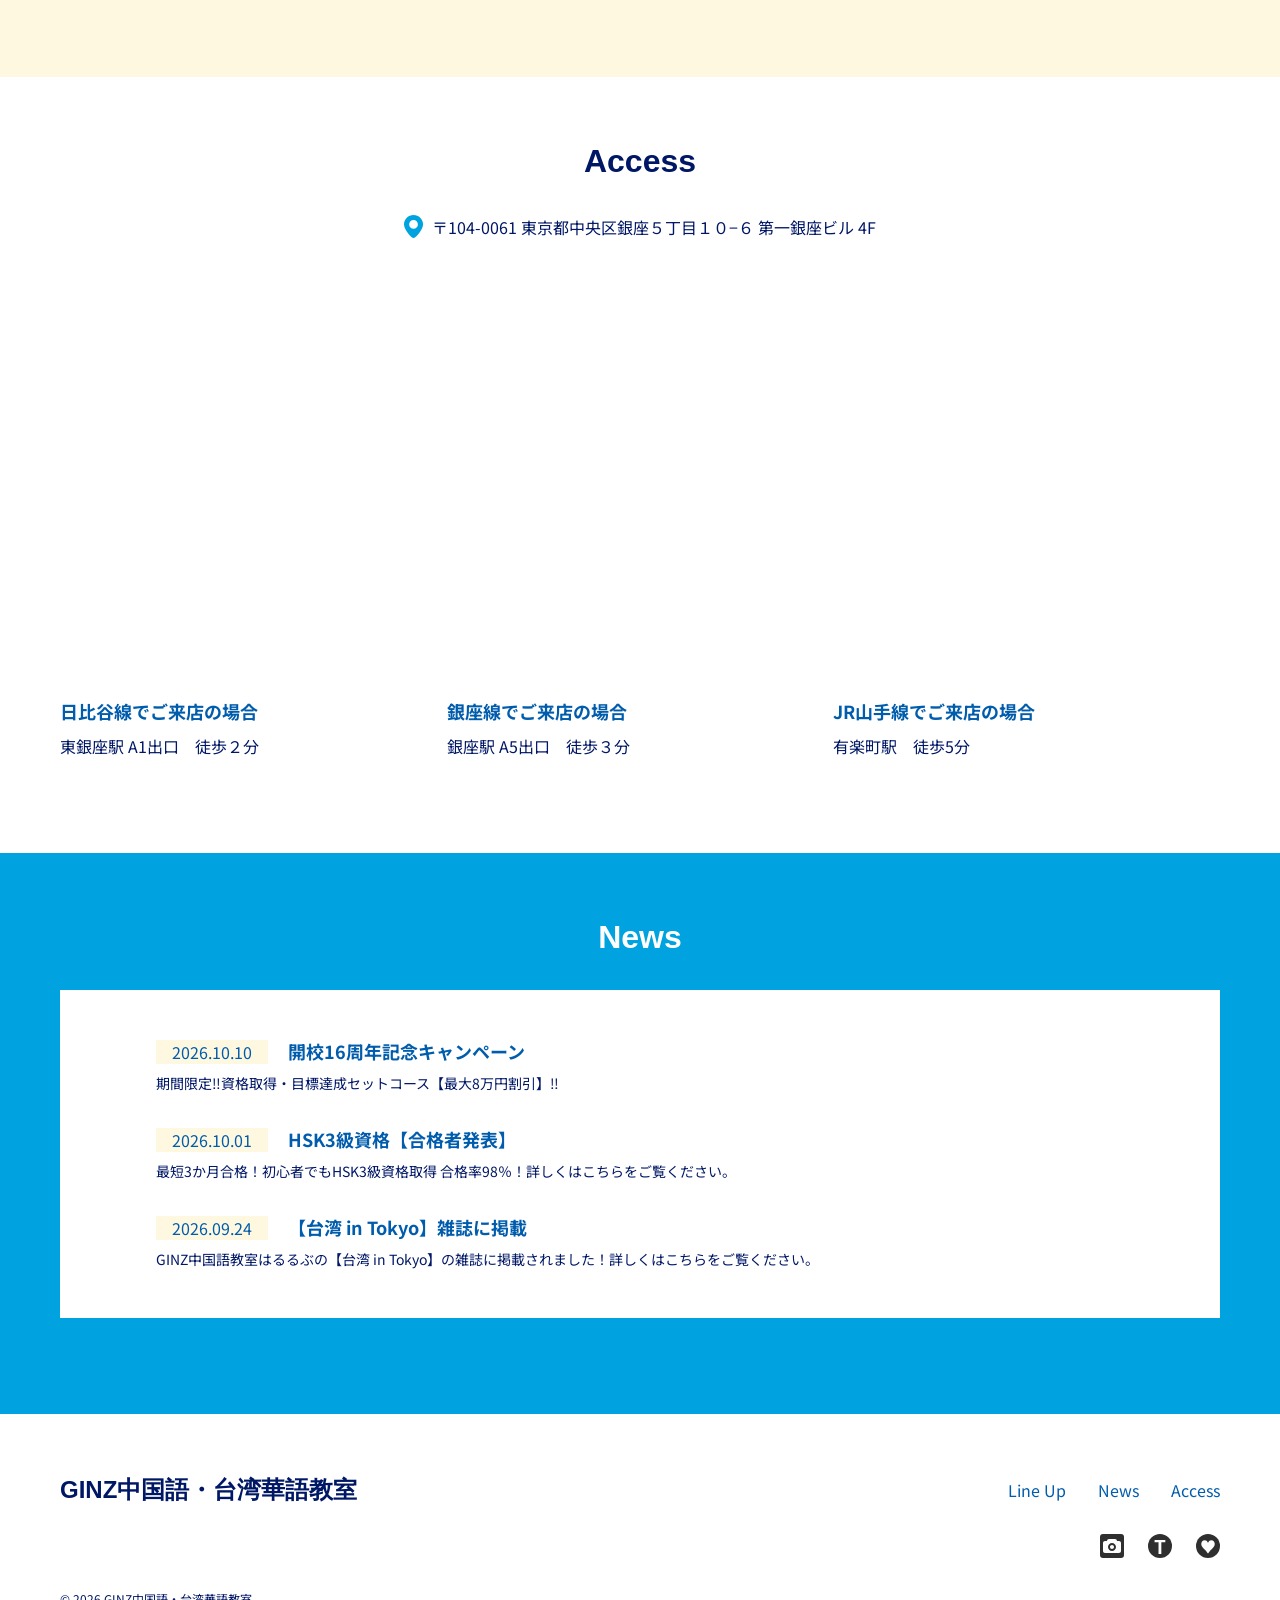
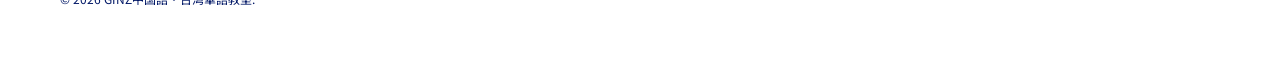
==== commit 4ea5c931: "slide" ====
--- a/index.html
+++ b/index.html
@@ -59,8 +59,12 @@
                     <p class="mainImg">
                         <img class="mainImg__sp" src="assets/images/main-sp.jpg" alt="キャンペーン">
                         <span class="mainImg__pc" role="group" aria-label="メインビジュアルの画像スライダー">
-                            <img class="mainImg__slide is-active" src="assets/images/main-pc.jpg" alt="キャンペーン">
-                            <img class="mainImg__slide" src="assets/images/main-pc_02.jpg" alt="キャンペーン" aria-hidden="true">
+                            <span class="mainImg__track">
+                                <span class="mainImg__slide" aria-hidden="true"><img src="assets/images/main-pc_02.jpg" alt=""></span>
+                                <span class="mainImg__slide" data-slide="0"><img src="assets/images/main-pc.jpg" alt="キャンペーン"></span>
+                                <span class="mainImg__slide" data-slide="1" aria-hidden="true"><img src="assets/images/main-pc_02.jpg" alt="キャンペーン"></span>
+                                <span class="mainImg__slide" aria-hidden="true"><img src="assets/images/main-pc.jpg" alt=""></span>
+                            </span>
                             <button class="mainImg__arrow mainImg__arrow--prev" type="button" aria-label="前の画像"></button>
                             <button class="mainImg__arrow mainImg__arrow--next" type="button" aria-label="次の画像"></button>
                         </span>
@@ -109,7 +113,7 @@
                             <div class="lineUp__content">
                                 <h4 class="lineUp__name">陳老師</h4>
                                 <p class="lineUp__category">台湾 高雄</p>
-                                <p class="lineUp__txt">楽しく中国語を学びましょう！ イギリスとアメリカ中国語教師資格を持っています。 仕事経験は映像制作、コンサート、イベントなど、日中通訳の通訳やコーディネーターもやっています。 実用的な会話か興味のあることを教えながら基本を定着させていくストレスの少ない指導方法が私のレッスンの特徴です。一緒に楽しく中国語を勉強してみませんか。</p>
+                                <p class="lineUp__txt">楽しく中国語を学びましょう！仕事経験は映像制作、コンサート、イベントなど、日中通訳の通訳やコーディネーターもやっています。 実用的な会話か興味のあることを教えながら基本を定着させていくストレスの少ない指導方法が私のレッスンの特徴です。一緒に楽しく中国語を勉強してみませんか。</p>
                                 <div class="detail">
                                     <p class="detail__location">出身大学</p>
                                     <p class="detail__txt">国立高雄師範大学</p>
--- a/assets/css/style.css
+++ b/assets/css/style.css
@@ -222,31 +222,24 @@
         aspect-ratio: 2880 / 1030;
         overflow: hidden;
     }
+    .mainImg__track {
+        display: flex;
+        width: 400%;
+        height: 100%;
+        transform: translateX(-25%);
+        transition: transform 0.8s ease;
+    }
     .mainImg__slide {
         display: block;
-        position: absolute;
-        inset: 0;
+        flex: 0 0 25%;
+        width: 25%;
+        height: 100%;
+    }
+    .mainImg__slide img {
+        display: block;
         width: 100%;
         height: 100%;
         object-fit: cover;
-        transform: translateX(100%);
-        transition: transform 0.8s ease;
-    }
-    .mainImg__slide.is-active {
-        z-index: 2;
-        transform: translateX(0);
-    }
-    .mainImg__slide.is-leaving {
-        z-index: 1;
-        transform: translateX(-100%);
-    }
-    .mainImg__slide.is-leaving-right {
-        z-index: 3;
-        transform: translateX(100%);
-    }
-    .mainImg__slide.is-entering-from-left {
-        z-index: 1;
-        transform: translateX(-100%);
     }
     .mainImg__arrow {
         position: absolute;
@@ -257,17 +250,17 @@
         height: 48px;
         place-items: center;
         border-radius: 50%;
-        background-color: rgba(0, 92, 172, 0.78);
-        color: #fff;
+        background-color: rgba(255, 255, 255, 0.78);
+        color: #005cac;
         cursor: pointer;
         transform: translateY(-50%);
         transition: background-color 0.2s ease;
     }
     .mainImg__arrow:hover {
-        background-color: #005cac;
+        background-color: rgba(255, 255, 255, 0.95);
     }
     .mainImg__arrow:focus-visible {
-        outline: 3px solid #fff;
+        outline: 3px solid #005cac;
         outline-offset: 3px;
     }
     .mainImg__arrow::before {
@@ -310,7 +303,7 @@
 }
 
 @media (prefers-reduced-motion: reduce) {
-    .mainImg__slide {
+    .mainImg__track {
         transition: none;
     }
 }
@@ -396,6 +389,9 @@
         max-width: 300px;
         margin-top: 32px;
     }
+    .lineUp__content .detail {
+        margin-bottom: 16px;
+    }
     .lineUp__content .btn {
         margin-top: auto;
     }
@@ -415,7 +411,7 @@
 }
 
 .detail__txt {
-    margin-top: 16px;
+    margin-top: 8px;
 }
 
 .btn {
